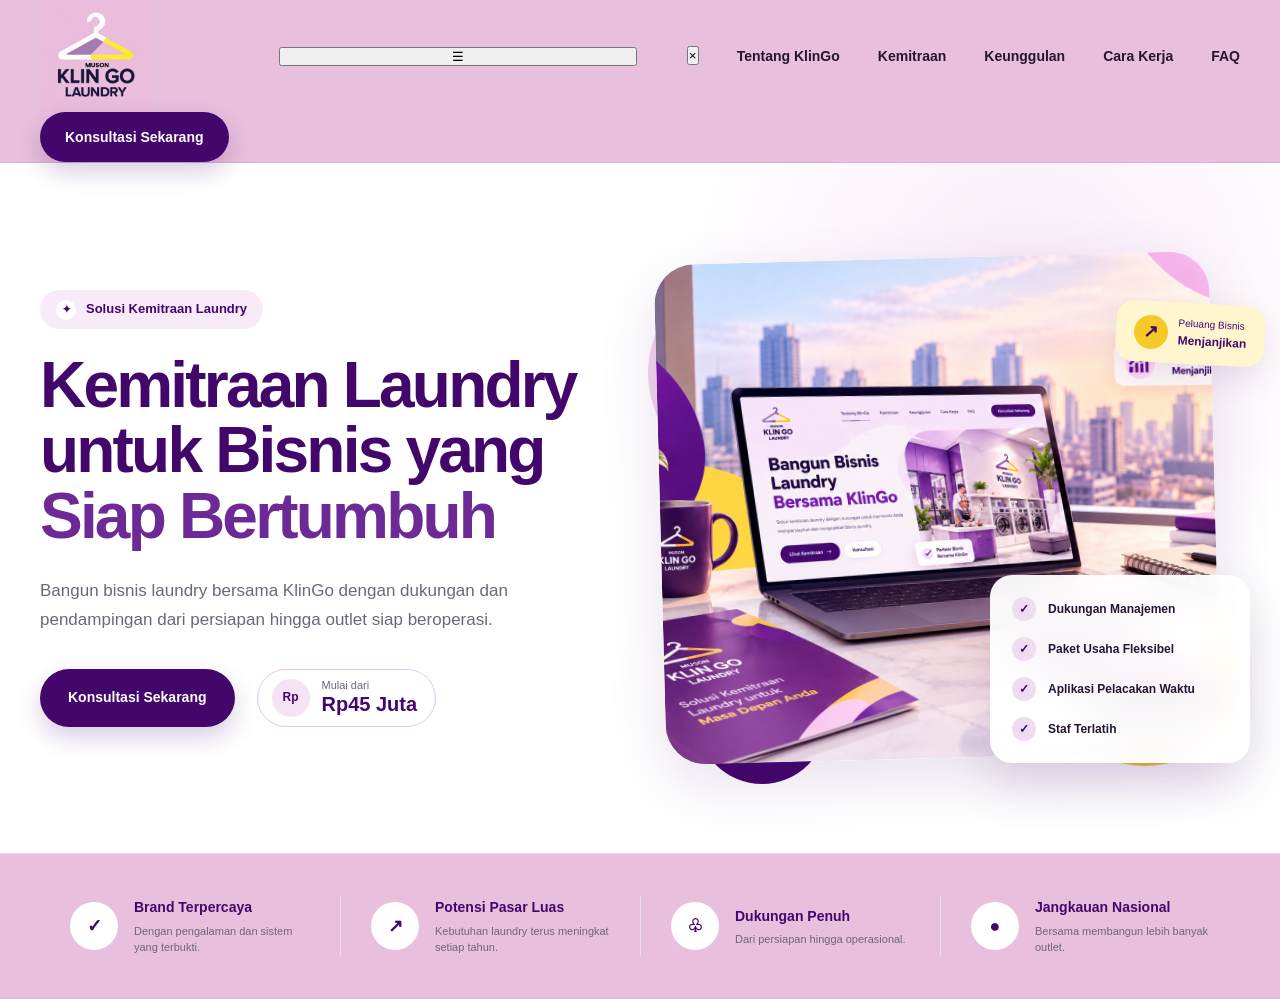
==== index.html @ 943d2e60 "Implement mobile navigation with hamburger menu Added mobile navigation features including a hamburg" ====
<!DOCTYPE html>
<html lang="id">
<head>
    <meta charset="UTF-8">
    <meta name="viewport" content="width=device-width, initial-scale=1.0">

    <title>KlinGo Laundry — Kemitraan Laundry</title>

    <meta
        name="description"
        content="Bangun bisnis laundry bersama KlinGo dengan dukungan dan pendampingan dari persiapan hingga outlet siap beroperasi."
    >

    <link rel="stylesheet" href="style.css">
</head>

<body>

    <!-- =========================
     NAVBAR
========================== -->

<header class="navbar">

    <div class="container navbar-inner">

        <!-- LOGO -->
        <a href="#" class="logo">
            <img
                src="assets/muson.jpg"
                alt="Muson KlinGo Laundry"
            >
        </a>


        <!-- HAMBURGER MOBILE -->
        <button
            class="menu-toggle"
            type="button"
            aria-label="Buka menu"
            aria-expanded="false"
        >
            ☰
        </button>


        <!-- NAVIGATION -->
        <nav class="nav-menu">

            <!-- CLOSE BUTTON MOBILE -->
            <button
                class="menu-close"
                type="button"
                aria-label="Tutup menu"
            >
                ×
            </button>

            <a href="tentang.html">Tentang KlinGo</a>
            <a href="kemitraan.html">Kemitraan</a>
            <a href="keunggulan.html">Keunggulan</a>
            <a href="carakerja.html">Cara Kerja</a>
            <a href="faq.html">FAQ</a>

        </nav>


        <!-- CTA DESKTOP -->
        <a
            href="https://wa.me/6281385256074?text=Halo%20Muson%20Klin%20Go%2C%20saya%20ingin%20konsultasi%20mengenai%20paket%20usaha%20laundry."
            class="btn btn-primary navbar-button"
            target="_blank"
            rel="noopener"
        >
            Konsultasi Sekarang
        </a>

    </div>


    <!-- OVERLAY MOBILE -->
    <div class="menu-overlay"></div>

</header>


    <!-- =========================
         HERO / HOME
    ========================== -->
    <main>

        <section class="hero">

            <div class="container hero-container">

                <!-- HERO CONTENT -->
                <div class="hero-content">

                    <div class="hero-label">
                        <span class="hero-label-icon">✦</span>
                        Solusi Kemitraan Laundry
                    </div>

                    <h1>
                        Kemitraan Laundry
                        <span>untuk Bisnis yang</span>
                        <strong>Siap Bertumbuh</strong>
                    </h1>

                    <p class="hero-description">
                        Bangun bisnis laundry bersama KlinGo dengan
                        dukungan dan pendampingan dari persiapan
                        hingga outlet siap beroperasi.
                    </p>


                    <!-- HERO ACTION -->
                    <div class="hero-actions">

                        <a
                            href="https://wa.me/6281385256074?text=Halo%20Muson%20Klin%20Go%2C%20saya%20ingin%20konsultasi%20mengenai%20paket%20usaha%20laundry."
                            class="btn btn-primary hero-button"
                            target="_blank"
                        >
                            Konsultasi Sekarang
                        </a>

                        <div class="price-badge">

                            <div class="price-icon">
                                Rp
                            </div>

                            <div>
                                <small>Mulai dari</small>
                                <strong>Rp45 Juta</strong>
                            </div>

                        </div>

                    </div>

                </div>


                <!-- HERO VISUAL -->
                <div class="hero-visual">

                    <div class="hero-decoration decoration-pink"></div>

                    <div class="hero-decoration decoration-yellow"></div>

                    <div class="hero-decoration decoration-purple"></div>


                    <!-- IMAGE -->
                    <div class="hero-image-wrapper">

                        <img
                            src="assets/hero.png"
                            alt="Ilustrasi bisnis KlinGo"
                            class="hero-image"
                        >

                    </div>


                    <!-- FLOATING CARD -->
                    <div class="hero-info-card">

                        <div class="info-item">

                            <span class="info-icon">✓</span>

                            <span>
                                Dukungan Manajemen
                            </span>

                        </div>

                        <div class="info-item">

                            <span class="info-icon">✓</span>

                            <span>
                                Paket Usaha Fleksibel
                            </span>

                        </div>

                        <div class="info-item">

                            <span class="info-icon">✓</span>

                            <span>
                                Aplikasi Pelacakan Waktu
                            </span>

                        </div>

                        <div class="info-item">

                            <span class="info-icon">✓</span>

                            <span>
                                Staf Terlatih
                            </span>

                        </div>

                    </div>


                    <!-- FLOATING OPPORTUNITY -->
                    <div class="opportunity-card">

                        <span class="opportunity-icon">
                            ↗
                        </span>

                        <div>
                            <small>
                                Peluang Bisnis
                            </small>

                            <strong>
                                Menjanjikan
                            </strong>
                        </div>

                    </div>

                </div>

            </div>

        </section>


        <!-- =========================
             TRUST BAR
        ========================== -->

        <section class="trust-section">

            <div class="container trust-grid">

                <div class="trust-item">

                    <div class="trust-icon">
                        ✓
                    </div>

                    <div>
                        <h3>Brand Terpercaya</h3>
                        <p>
                            Dengan pengalaman dan sistem
                            yang terbukti.
                        </p>
                    </div>

                </div>


                <div class="trust-item">

                    <div class="trust-icon">
                        ↗
                    </div>

                    <div>
                        <h3>Potensi Pasar Luas</h3>
                        <p>
                            Kebutuhan laundry terus meningkat
                            setiap tahun.
                        </p>
                    </div>

                </div>


                <div class="trust-item">

                    <div class="trust-icon">
                        ♧
                    </div>

                    <div>
                        <h3>Dukungan Penuh</h3>
                        <p>
                            Dari persiapan hingga operasional.
                        </p>
                    </div>

                </div>


                <div class="trust-item">

                    <div class="trust-icon">
                        ●
                    </div>

                    <div>
                        <h3>Jangkauan Nasional</h3>
                        <p>
                            Bersama membangun lebih banyak
                            outlet.
                        </p>
                    </div>

                </div>

            </div>

        </section>

    </main>


    <!-- =========================
         JAVASCRIPT
    ========================== -->
    <script src="script.js"></script>

</body>
</html>
---- style.css ----
/* =========================================
   KLIN GO LAUNDRY
   HOME / MAIN STYLESHEET
   STANDARD: KEUNGGULAN.CSS
========================================= */


/* =========================================
   ROOT VARIABLES
========================================= */

:root {
    --primary: #43076b;
    --primary-dark: #2d0649;
    --primary-light: #6d2995;

    --pink: #e8bfdc;
    --pink-light: #f9eafa;
    --pink-soft: #fdf3fb;
    --pink-dark: #eac8e1;

    --yellow: #f7c928;
    --yellow-light: #ffe98a;

    --white: #ffffff;

    --text: #251532;
    --text-muted: #706579;

    --border: #eadfee;

    --container: 1280px;

    --radius-sm: 12px;
    --radius-md: 20px;
    --radius-lg: 32px;

    --shadow-sm: 0 8px 30px rgba(67, 7, 107, 0.08);
    --shadow-md: 0 20px 60px rgba(67, 7, 107, 0.12);
}


/* =========================================
   RESET
========================================= */

* {
    margin: 0;
    padding: 0;
    box-sizing: border-box;
}

html {
    scroll-behavior: smooth;
}

body {
    font-family:
        Inter,
        "Segoe UI",
        Arial,
        sans-serif;

    color: var(--text);
    background: var(--white);
    line-height: 1.6;
    overflow-x: hidden;
}

img {
    max-width: 100%;
    display: block;
}

a {
    text-decoration: none;
    color: inherit;
}


/* =========================================
   CONTAINER
========================================= */

.container {
    width: min(
        calc(100% - 80px),
        var(--container)
    );

    margin-inline: auto;
}


/* =========================================
   BUTTON
========================================= */

.btn {
    display: inline-flex;
    align-items: center;
    justify-content: center;
    gap: 9px;

    min-height: 50px;
    padding: 14px 25px;

    border-radius: 999px;

    font-size: 14px;
    font-weight: 700;

    transition:
        transform 0.25s ease,
        box-shadow 0.25s ease,
        background 0.25s ease,
        color 0.25s ease;
}

.btn span {
    font-size: 18px;
    transition: transform 0.25s ease;
}

.btn:hover {
    transform: translateY(-2px);
}

.btn:hover span {
    transform: translateX(4px);
}

.btn-primary {
    background: var(--primary);
    color: var(--white);

    box-shadow:
        0 10px 25px rgba(67, 7, 107, 0.20);
}

.btn-primary:hover {
    background: var(--primary-dark);

    box-shadow:
        0 14px 30px rgba(67, 7, 107, 0.25);
}


/* =========================================
   NAVBAR
   STANDARD — SAMA DENGAN KEUNGGULAN
========================================= */

.navbar {
    position: relative;
    z-index: 100;

    background: var(--pink);

    border-bottom:
        1px solid
        rgba(67, 7, 107, 0.08);
}

.navbar-inner {
    min-height: 112px;

    display: grid;

    grid-template-columns:
        auto
        1fr
        auto;

    align-items: center;

    column-gap: 50px;
}


/* =========================================
   LOGO
========================================= */

.logo {
    width: 112px;
    height: 112px;

    flex-shrink: 0;
}

.logo img {
    width: 112px;
    height: 112px;

    display: block;
    object-fit: cover;
}


/* =========================================
   NAVIGATION MENU
========================================= */

.nav-menu {
    display: flex;
    align-items: center;
    justify-content: center;

    gap: 38px;

    white-space: nowrap;
    min-width: 0;
}

.nav-menu a {
    position: relative;

    color: var(--text);

    font-size: 14px;
    font-weight: 600;

    transition:
        color 0.25s ease;
}

.nav-menu a::after {
    content: "";

    position: absolute;

    left: 0;
    bottom: -8px;

    width: 0;
    height: 2px;

    border-radius: 999px;

    background: var(--primary);

    transition:
        width 0.25s ease;
}

.nav-menu a:hover {
    color: var(--primary);
}

.nav-menu a:hover::after {
    width: 100%;
}

.nav-menu a.active {
    color: var(--primary);
    font-weight: 700;
}

.nav-menu a.active::after {
    width: 100%;
}


/* =========================================
   NAVBAR CTA
========================================= */

.navbar-button {
    flex-shrink: 0;

    white-space: nowrap;

    min-height: 50px;
    padding: 14px 25px;

    font-size: 14px;
}


/* =========================================
   HERO
   DETAIL HOME TETAP
========================================= */

.hero {
    position: relative;

    min-height: 690px;

    display: flex;
    align-items: center;

    overflow: hidden;

    background:
        radial-gradient(
            circle at 80% 20%,
            rgba(235, 198, 232, 0.35),
            transparent 30%
        ),
        linear-gradient(
            135deg,
            #ffffff 0%,
            #ffffff 100%
        );
}

.hero-container {
    min-height: 690px;

    display: grid;

    grid-template-columns:
        minmax(0, 0.95fr)
        minmax(0, 1.05fr);

    align-items: center;

    gap: 50px;
}


/* =========================================
   HERO CONTENT
========================================= */

.hero-content {
    position: relative;
    z-index: 5;

    padding-block: 70px;
}

.hero-label {
    width: fit-content;

    display: inline-flex;
    align-items: center;

    gap: 10px;

    padding: 9px 16px;

    border-radius: 999px;

    background: var(--pink-light);
    color: var(--primary);

    font-size: 13px;
    font-weight: 700;

    margin-bottom: 24px;
}

.hero-label-icon {
    display: flex;
    align-items: center;
    justify-content: center;

    width: 20px;
    height: 20px;

    border-radius: 50%;

    background: var(--white);

    font-size: 11px;
}


/* =========================================
   HERO TITLE
========================================= */

.hero h1 {
    max-width: 690px;

    color: var(--primary);

    font-size:
        clamp(
            48px,
            5vw,
            72px
        );

    line-height: 1.02;

    letter-spacing: -2.8px;

    font-weight: 800;
}

.hero h1 span {
    display: block;
}

.hero h1 strong {
    display: block;

    color: var(--primary-light);

    font-weight: 800;
}


/* =========================================
   HERO DESCRIPTION
========================================= */

.hero-description {
    max-width: 540px;

    margin-top: 28px;

    color: var(--text-muted);

    font-size: 17px;
    line-height: 1.7;
}


/* =========================================
   HERO ACTIONS
========================================= */

.hero-actions {
    display: flex;
    align-items: center;

    gap: 22px;

    margin-top: 34px;
}

.hero-button {
    min-height: 58px;

    padding-inline: 28px;
}


/* =========================================
   PRICE BADGE
========================================= */

.price-badge {
    display: flex;
    align-items: center;

    gap: 12px;

    min-height: 58px;

    padding:
        8px 18px
        8px 14px;

    border:
        1px solid
        #e6c9e8;

    border-radius: 999px;

    background:
        rgba(
            255,
            255,
            255,
            0.75
        );
}

.price-icon {
    width: 38px;
    height: 38px;

    display: flex;
    align-items: center;
    justify-content: center;

    border-radius: 50%;

    background: #f5e2f4;

    color: var(--primary);

    font-size: 12px;
    font-weight: 800;
}

.price-badge small {
    display: block;

    color: var(--text-muted);

    font-size: 11px;
    line-height: 1.2;
}

.price-badge strong {
    display: block;

    color: var(--primary);

    font-size: 20px;
    line-height: 1.2;
}


/* =========================================
   HERO VISUAL
========================================= */

.hero-visual {
    position: relative;

    min-height: 600px;

    display: flex;
    align-items: center;
    justify-content: center;
}

.hero-image-wrapper {
    position: relative;
    z-index: 3;

    width: 92%;

    border-radius: 40px;

    overflow: hidden;

    transform: rotate(-1.5deg);

    box-shadow: var(--shadow-md);
}

.hero-image {
    width: 100%;
    height: 500px;

    object-fit: cover;
}


/* =========================================
   HERO DECORATIONS
========================================= */

.hero-decoration {
    position: absolute;

    border-radius: 50%;

    z-index: 1;
}

.decoration-pink {
    width: 210px;
    height: 210px;

    left: 2%;
    top: 10%;

    background:
        rgba(
            237,
            197,
            231,
            0.75
        );
}

.decoration-yellow {
    width: 190px;
    height: 190px;

    right: 0;
    bottom: 7%;

    background: var(--yellow);
}

.decoration-purple {
    width: 130px;
    height: 130px;

    left: 10%;
    bottom: 4%;

    background: var(--primary);
}


/* =========================================
   HERO INFO CARD
========================================= */

.hero-info-card {
    position: absolute;

    right: -10px;
    bottom: 45px;

    z-index: 5;

    width: 260px;

    padding: 22px;

    border-radius: 22px;

    background:
        rgba(
            255,
            255,
            255,
            0.95
        );

    box-shadow:
        0 20px 50px
        rgba(
            67,
            7,
            107,
            0.15
        );

    backdrop-filter: blur(15px);
}

.info-item {
    display: flex;
    align-items: center;

    gap: 12px;

    color: var(--text);

    font-size: 12px;
    font-weight: 600;
}

.info-item + .info-item {
    margin-top: 16px;
}

.info-icon {
    width: 24px;
    height: 24px;

    display: flex;
    align-items: center;
    justify-content: center;

    flex-shrink: 0;

    border-radius: 50%;

    background: #f0dcf1;

    color: var(--primary);

    font-size: 12px;
    font-weight: 800;
}


/* =========================================
   OPPORTUNITY CARD
========================================= */

.opportunity-card {
    position: absolute;

    top: 95px;
    right: -25px;

    z-index: 6;

    display: flex;
    align-items: center;

    gap: 10px;

    padding: 13px 18px;

    border-radius: 18px;

    background: #fff5cf;

    box-shadow:
        0 12px 30px
        rgba(
            67,
            7,
            107,
            0.10
        );

    transform: rotate(3deg);
}

.opportunity-icon {
    width: 34px;
    height: 34px;

    display: flex;
    align-items: center;
    justify-content: center;

    border-radius: 50%;

    background: var(--yellow);

    color: var(--primary);

    font-size: 18px;
    font-weight: 800;
}

.opportunity-card small {
    display: block;

    color: var(--primary);

    font-size: 10px;
}

.opportunity-card strong {
    display: block;

    color: var(--primary);

    font-size: 12px;
}


/* =========================================
   TRUST SECTION
========================================= */

.trust-section {
    position: relative;

    background: var(--pink);

    border-top:
        1px solid
        rgba(255, 255, 255, 0.35);

    border-bottom:
        1px solid
        rgba(67, 7, 107, 0.05);
}

.trust-grid {
    display: grid;

    grid-template-columns:
        repeat(4, 1fr);

    padding-block: 42px;
}

.trust-item {
    display: flex;
    align-items: center;

    gap: 16px;

    padding-inline: 30px;
}

.trust-item + .trust-item {
    border-left:
        1px solid
        var(--border);
}

.trust-icon {
    width: 48px;
    height: 48px;

    display: flex;
    align-items: center;
    justify-content: center;

    flex-shrink: 0;

    border-radius: 50%;

    background: #ffffff;

    color: var(--primary);

    font-size: 18px;
    font-weight: 800;
}

.trust-item h3 {
    color: var(--primary);

    font-size: 14px;
    font-weight: 700;
}

.trust-item p {
    margin-top: 4px;

    color: var(--text-muted);

    font-size: 11px;
    line-height: 1.5;
}


/* =====================================================
   RESPONSIVE — TABLET
===================================================== */

@media (max-width: 1200px) {

    .container {
        width:
            min(
                calc(100% - 48px),
                var(--container)
            );
    }

    /* NAVBAR — mengikuti Keunggulan */
    .navbar-inner {
        column-gap: 25px;
    }

    .nav-menu {
        gap: 22px;
    }

    .nav-menu a {
        font-size: 13px;
    }

    /* HERO TETAP */
    .hero-container {
        gap: 30px;
    }

    .hero h1 {
        font-size: 58px;
    }
}


/* =====================================================
   TABLET / SMALL LAPTOP
===================================================== */

@media (max-width: 1000px) {

    /* NAVBAR */
    .navbar-inner {
        grid-template-columns:
            auto
            1fr
            auto;

        column-gap: 20px;
    }

    .nav-menu {
        gap: 15px;
    }

    .nav-menu a {
        font-size: 12px;
    }

    /*
       CTA tetap mengikuti
       standar Keunggulan
    */
    .navbar-button {
        min-height: 50px;
        padding: 14px 25px;
        font-size: 14px;
    }


    /* HERO */
    .hero-container {
        grid-template-columns: 1fr;

        padding-block: 60px;
    }

    .hero-content {
        text-align: center;

        padding-block: 0;
    }

    .hero-label {
        margin-inline: auto;
    }

    .hero-description {
        margin-inline: auto;
    }

    .hero-actions {
        justify-content: center;
    }

    .hero-visual {
        min-height: 540px;
    }

    .hero-image-wrapper {
        width: 80%;
    }


    /* TRUST */
    .trust-grid {
        grid-template-columns:
            repeat(2, 1fr);

        gap: 30px;
    }

    .trust-item + .trust-item {
        border-left: none;
    }
}


/* =====================================================
   MOBILE
   HEADER = SAMA DENGAN KEUNGGULAN
===================================================== */

@media (max-width: 700px) {

    .container {
        width: calc(100% - 24px);
        max-width: none;
    }


    /* =========================
       NAVBAR
    ========================= */

    .navbar {
        min-height: auto;
        padding: 10px 0 8px;
    }

    .navbar-inner {
        width: calc(100% - 24px);

        min-height: 0;

        display: grid;

        grid-template-columns:
            auto
            1fr;

        grid-template-areas:
            "logo button"
            "menu menu";

        align-items: center;

        column-gap: 10px;
        row-gap: 7px;
    }


    /* LOGO */

    .logo {
        grid-area: logo;

        width: 62px;
        height: 62px;

        flex-shrink: 0;
    }

    .logo img {
        width: 62px;
        height: 62px;

        object-fit: cover;
    }


    /* CTA */

    .navbar-button {
        grid-area: button;

        justify-self: end;

        min-height: 38px;

        padding: 10px 14px;

        font-size: 10.5px;
        line-height: 1;

        white-space: nowrap;
    }


    /* MENU */

    .nav-menu {
        grid-area: menu;

        width: 100%;

        display: grid;

        grid-template-columns:
            repeat(3, 1fr);

        gap: 3px 4px;

        justify-content: initial;

        overflow: visible;

        white-space: normal;
    }

    .nav-menu a {
        display: flex;

        align-items: center;
        justify-content: center;

        min-height: 28px;

        padding: 4px 2px;

        font-size: 10px;
        line-height: 1.2;

        font-weight: 600;

        white-space: nowrap;
        text-align: center;
    }

    .nav-menu a.active {
        font-weight: 700;
        color: var(--primary);
    }

    .nav-menu a::after {
        bottom: 0;
        height: 2px;
    }

    .nav-menu a:nth-child(4) {
        grid-column: 1;
    }

    .nav-menu a:nth-child(5) {
        grid-column: 2;
    }


    /* =========================
       HERO
    ========================= */

    .hero {
        min-height: auto;
        overflow: hidden;
    }

    .hero-container {
        width: calc(100% - 24px);

        min-height: auto;

        display: flex;
        flex-direction: column;

        align-items: stretch;

        gap: 30px;

        padding-block: 42px 50px;
    }

    .hero-content {
        width: 100%;
        max-width: 100%;
        min-width: 0;

        padding: 0;

        text-align: center;
    }

    .hero-label {
        max-width: 100%;

        margin-inline: auto;

        font-size: 11px;

        padding: 8px 13px;
    }

    .hero h1 {
        width: 100%;
        max-width: 100%;

        margin: 0 auto;

        font-size:
            clamp(
                34px,
                10vw,
                48px
            );

        line-height: 1.06;

        letter-spacing: -1.5px;

        overflow-wrap: anywhere;
    }

    .hero h1 span,
    .hero h1 strong {
        display: block;
    }

    .hero-description {
        width: 100%;
        max-width: 100%;

        margin: 22px auto 0;

        font-size: 14px;
        line-height: 1.7;
    }


    /* HERO BUTTON */

    .hero-actions {
        width: 100%;

        margin-top: 26px;

        display: flex;
        flex-direction: column;

        align-items: stretch;

        gap: 12px;
    }

    .hero-button {
        width: 100%;

        min-height: 52px;

        padding-inline: 18px;
    }

    .price-badge {
        width: 100%;

        justify-content: center;

        min-height: 54px;
    }


    /* HERO VISUAL */

    .hero-visual {
        width: 100%;
        min-width: 0;

        min-height: auto;

        display: flex;

        justify-content: center;
    }

    .hero-image-wrapper {
        width: 100%;
        max-width: 100%;

        border-radius: 24px;

        transform: none;
    }

    .hero-image {
        width: 100%;

        height: auto;

        min-height: 0;
        max-height: 420px;

        object-fit: cover;
    }


    /* DECORATION */

    .decoration-pink {
        width: 120px;
        height: 120px;
    }

    .decoration-yellow {
        width: 100px;
        height: 100px;
    }

    .decoration-purple {
        width: 80px;
        height: 80px;
    }


    /* FLOATING CARD */

    .hero-info-card {
        right: 5px;
        bottom: 15px;

        width:
            min(
                200px,
                calc(100% - 30px)
            );

        padding: 15px;

        border-radius: 16px;
    }

    .info-item {
        font-size: 10px;
    }

    .info-item + .info-item {
        margin-top: 9px;
    }

    .opportunity-card {
        right: 5px;
        top: 25px;

        max-width: 180px;

        padding: 10px 12px;

        transform: scale(0.85);

        transform-origin: right top;
    }


    /* TRUST */

    .trust-grid {
        grid-template-columns: 1fr;

        gap: 0;

        padding-block: 25px;
    }

    .trust-item {
        padding: 15px 0;
    }

    .trust-item + .trust-item {
        border-left: none;

        border-top:
            1px solid
            var(--border);
    }
}


/* =====================================================
   VERY SMALL PHONE
===================================================== */

@media (max-width: 380px) {

    .container {
        width: calc(100% - 20px);
    }

    .navbar-inner {
        width: calc(100% - 20px);

        column-gap: 8px;
    }

    .logo {
        width: 58px;
        height: 58px;
    }

    .logo img {
        width: 58px;
        height: 58px;
    }

    .navbar-button {
        padding: 9px 12px;

        font-size: 10px;
    }

    .nav-menu {
        gap: 3px;
    }

    .nav-menu a {
        font-size: 9.5px;
    }
}
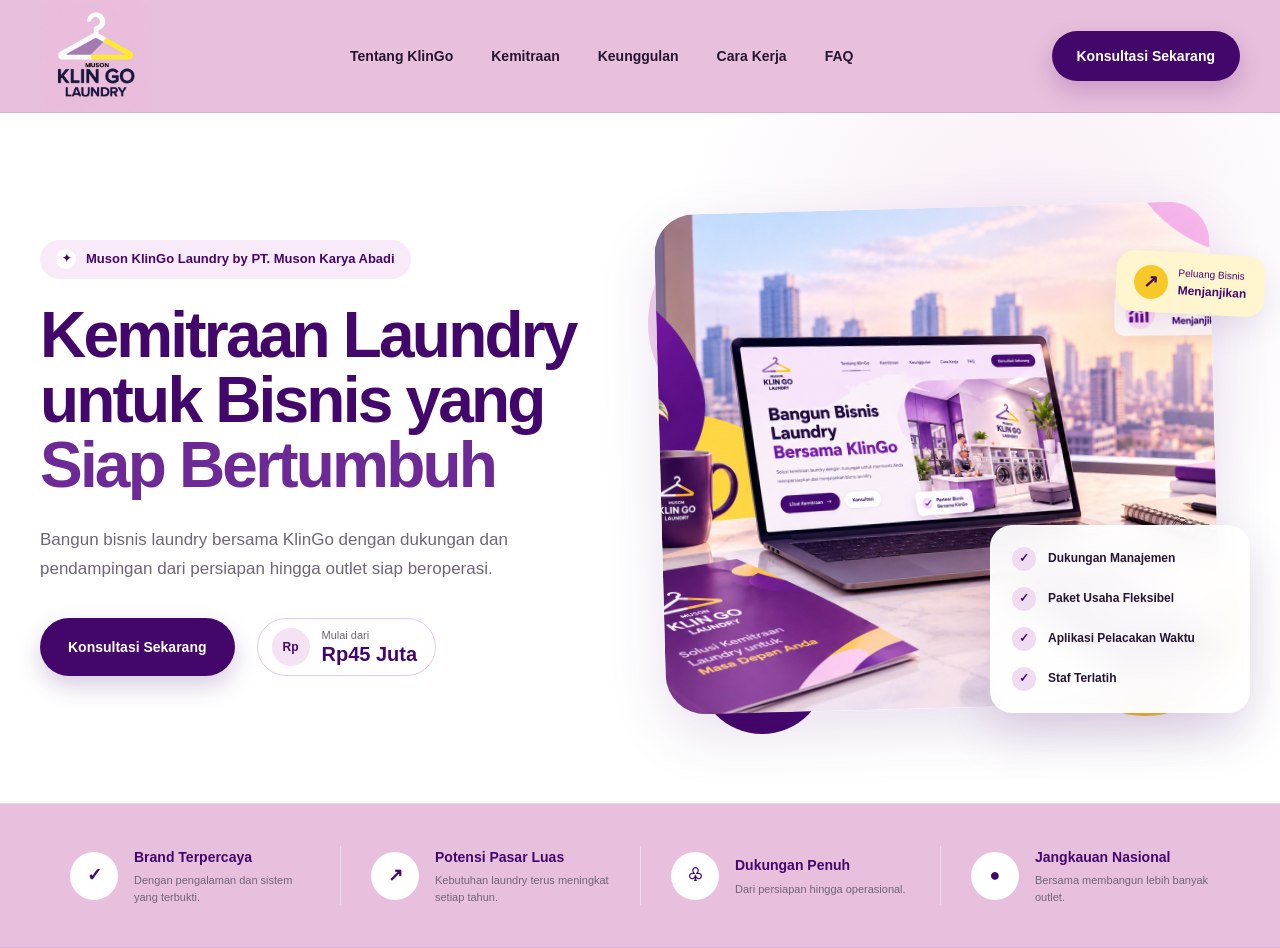
==== commit 912efb54: "Revise hero section and trust bar content Updated hero section content and added brand information." ====
--- a/index.html
+++ b/index.html
@@ -18,7 +18,7 @@
 
     <!-- =========================
      NAVBAR
-========================== -->
+    ========================== -->
 
 <header class="navbar">
 
@@ -98,7 +98,7 @@
 
                     <div class="hero-label">
                         <span class="hero-label-icon">✦</span>
-                        Solusi Kemitraan Laundry
+                        Muson KlinGo Laundry by PT. Muson Karya Abadi
                     </div>
 
                     <h1>
--- a/style.css
+++ b/style.css
@@ -1,13 +1,13 @@
-/* =========================================
+/* =========================================================
    KLIN GO LAUNDRY
    HOME / MAIN STYLESHEET
    STANDARD: KEUNGGULAN.CSS
-========================================= */
-
-
-/* =========================================
+   ========================================================= */
+
+
+/* =========================================================
    ROOT VARIABLES
-========================================= */
+   ========================================================= */
 
 :root {
     --primary: #43076b;
@@ -40,9 +40,9 @@
 }
 
 
-/* =========================================
+/* =========================================================
    RESET
-========================================= */
+   ========================================================= */
 
 * {
     margin: 0;
@@ -55,18 +55,17 @@
 }
 
 body {
-    font-family:
-        Inter,
-        "Segoe UI",
-        Arial,
-        sans-serif;
-
+    font-family: Inter, "Segoe UI", Arial, sans-serif;
     color: var(--text);
     background: var(--white);
     line-height: 1.6;
     overflow-x: hidden;
 }
 
+body.menu-open {
+    overflow: hidden;
+}
+
 img {
     max-width: 100%;
     display: block;
@@ -77,24 +76,24 @@
     color: inherit;
 }
 
-
-/* =========================================
+button {
+    font-family: inherit;
+}
+
+
+/* =========================================================
    CONTAINER
-========================================= */
+   ========================================================= */
 
 .container {
-    width: min(
-        calc(100% - 80px),
-        var(--container)
-    );
-
+    width: min(calc(100% - 80px), var(--container));
     margin-inline: auto;
 }
 
 
-/* =========================================
+/* =========================================================
    BUTTON
-========================================= */
+   ========================================================= */
 
 .btn {
     display: inline-flex;
@@ -146,10 +145,10 @@
 }
 
 
-/* =========================================
+/* =========================================================
    NAVBAR
    STANDARD — SAMA DENGAN KEUNGGULAN
-========================================= */
+   ========================================================= */
 
 .navbar {
     position: relative;
@@ -178,9 +177,9 @@
 }
 
 
-/* =========================================
+/* =========================================================
    LOGO
-========================================= */
+   ========================================================= */
 
 .logo {
     width: 112px;
@@ -198,9 +197,9 @@
 }
 
 
-/* =========================================
+/* =========================================================
    NAVIGATION MENU
-========================================= */
+   ========================================================= */
 
 .nav-menu {
     display: flex;
@@ -262,13 +261,12 @@
 }
 
 
-/* =========================================
+/* =========================================================
    NAVBAR CTA
-========================================= */
+   ========================================================= */
 
 .navbar-button {
     flex-shrink: 0;
-
     white-space: nowrap;
 
     min-height: 50px;
@@ -278,10 +276,21 @@
 }
 
 
-/* =========================================
+/* =========================================================
+   MOBILE MENU ELEMENTS
+   DESKTOP = HIDDEN
+   ========================================================= */
+
+.menu-toggle,
+.menu-close,
+.menu-overlay {
+    display: none;
+}
+
+
+/* =========================================================
    HERO
-   DETAIL HOME TETAP
-========================================= */
+   ========================================================= */
 
 .hero {
     position: relative;
@@ -321,9 +330,9 @@
 }
 
 
-/* =========================================
+/* =========================================================
    HERO CONTENT
-========================================= */
+   ========================================================= */
 
 .hero-content {
     position: relative;
@@ -369,9 +378,9 @@
 }
 
 
-/* =========================================
+/* =========================================================
    HERO TITLE
-========================================= */
+   ========================================================= */
 
 .hero h1 {
     max-width: 690px;
@@ -405,9 +414,9 @@
 }
 
 
-/* =========================================
+/* =========================================================
    HERO DESCRIPTION
-========================================= */
+   ========================================================= */
 
 .hero-description {
     max-width: 540px;
@@ -421,9 +430,9 @@
 }
 
 
-/* =========================================
+/* =========================================================
    HERO ACTIONS
-========================================= */
+   ========================================================= */
 
 .hero-actions {
     display: flex;
@@ -441,9 +450,9 @@
 }
 
 
-/* =========================================
+/* =========================================================
    PRICE BADGE
-========================================= */
+   ========================================================= */
 
 .price-badge {
     display: flex;
@@ -453,9 +462,7 @@
 
     min-height: 58px;
 
-    padding:
-        8px 18px
-        8px 14px;
+    padding: 8px 18px 8px 14px;
 
     border:
         1px solid
@@ -509,9 +516,9 @@
 }
 
 
-/* =========================================
+/* =========================================================
    HERO VISUAL
-========================================= */
+   ========================================================= */
 
 .hero-visual {
     position: relative;
@@ -546,9 +553,9 @@
 }
 
 
-/* =========================================
+/* =========================================================
    HERO DECORATIONS
-========================================= */
+   ========================================================= */
 
 .hero-decoration {
     position: absolute;
@@ -595,9 +602,9 @@
 }
 
 
-/* =========================================
+/* =========================================================
    HERO INFO CARD
-========================================= */
+   ========================================================= */
 
 .hero-info-card {
     position: absolute;
@@ -670,9 +677,9 @@
 }
 
 
-/* =========================================
+/* =========================================================
    OPPORTUNITY CARD
-========================================= */
+   ========================================================= */
 
 .opportunity-card {
     position: absolute;
@@ -740,9 +747,9 @@
 }
 
 
-/* =========================================
+/* =========================================================
    TRUST SECTION
-========================================= */
+   ========================================================= */
 
 .trust-section {
     position: relative;
@@ -819,21 +826,19 @@
 }
 
 
-/* =====================================================
-   RESPONSIVE — TABLET
-===================================================== */
+/* =========================================================
+   TABLET
+   ========================================================= */
 
 @media (max-width: 1200px) {
 
     .container {
-        width:
-            min(
-                calc(100% - 48px),
-                var(--container)
-            );
-    }
-
-    /* NAVBAR — mengikuti Keunggulan */
+        width: min(
+            calc(100% - 48px),
+            var(--container)
+        );
+    }
+
     .navbar-inner {
         column-gap: 25px;
     }
@@ -846,7 +851,6 @@
         font-size: 13px;
     }
 
-    /* HERO TETAP */
     .hero-container {
         gap: 30px;
     }
@@ -857,13 +861,12 @@
 }
 
 
-/* =====================================================
-   TABLET / SMALL LAPTOP
-===================================================== */
+/* =========================================================
+   SMALL LAPTOP / TABLET
+   ========================================================= */
 
 @media (max-width: 1000px) {
 
-    /* NAVBAR */
     .navbar-inner {
         grid-template-columns:
             auto
@@ -881,18 +884,12 @@
         font-size: 12px;
     }
 
-    /*
-       CTA tetap mengikuti
-       standar Keunggulan
-    */
     .navbar-button {
         min-height: 50px;
         padding: 14px 25px;
         font-size: 14px;
     }
 
-
-    /* HERO */
     .hero-container {
         grid-template-columns: 1fr;
 
@@ -925,8 +922,6 @@
         width: 80%;
     }
 
-
-    /* TRUST */
     .trust-grid {
         grid-template-columns:
             repeat(2, 1fr);
@@ -940,12 +935,17 @@
 }
 
 
-/* =====================================================
+/* =========================================================
    MOBILE
-   HEADER = SAMA DENGAN KEUNGGULAN
-===================================================== */
+   HEADER:
+   LOGO + HAMBURGER
+   ========================================================= */
 
 @media (max-width: 700px) {
+
+    /* -----------------------------------------------------
+       CONTAINER
+       ----------------------------------------------------- */
 
     .container {
         width: calc(100% - 24px);
@@ -953,41 +953,44 @@
     }
 
 
-    /* =========================
+    /* -----------------------------------------------------
        NAVBAR
-    ========================= */
+       ----------------------------------------------------- */
 
     .navbar {
+        position: relative;
+        z-index: 2000;
+
         min-height: auto;
+
         padding: 10px 0 8px;
     }
 
     .navbar-inner {
+        position: relative;
+
         width: calc(100% - 24px);
 
         min-height: 0;
 
-        display: grid;
-
-        grid-template-columns:
-            auto
-            1fr;
-
-        grid-template-areas:
-            "logo button"
-            "menu menu";
+        display: flex;
+
+        flex-direction: row;
 
         align-items: center;
 
-        column-gap: 10px;
-        row-gap: 7px;
-    }
-
-
-    /* LOGO */
-
-    .logo {
-        grid-area: logo;
+        justify-content: space-between;
+
+        gap: 0;
+    }
+
+
+    /* -----------------------------------------------------
+       LOGO
+       ----------------------------------------------------- */
+
+    .navbar .logo {
+        display: flex;
 
         width: 62px;
         height: 62px;
@@ -995,7 +998,7 @@
         flex-shrink: 0;
     }
 
-    .logo img {
+    .navbar .logo img {
         width: 62px;
         height: 62px;
 
@@ -1003,89 +1006,265 @@
     }
 
 
-    /* CTA */
-
-    .navbar-button {
-        grid-area: button;
-
-        justify-self: end;
-
-        min-height: 38px;
-
-        padding: 10px 14px;
-
-        font-size: 10.5px;
-        line-height: 1;
-
-        white-space: nowrap;
-    }
-
-
-    /* MENU */
-
-    .nav-menu {
-        grid-area: menu;
-
-        width: 100%;
-
-        display: grid;
-
-        grid-template-columns:
-            repeat(3, 1fr);
-
-        gap: 3px 4px;
-
-        justify-content: initial;
-
-        overflow: visible;
-
-        white-space: normal;
-    }
-
-    .nav-menu a {
+    /* -----------------------------------------------------
+       HAMBURGER
+       ----------------------------------------------------- */
+
+    .navbar .menu-toggle {
         display: flex;
 
         align-items: center;
         justify-content: center;
 
-        min-height: 28px;
-
-        padding: 4px 2px;
-
-        font-size: 10px;
-        line-height: 1.2;
-
-        font-weight: 600;
+        width: 42px;
+        height: 42px;
+
+        margin-left: auto;
+
+        padding: 0;
+
+        border: none;
+        border-radius: 0;
+
+        background: transparent;
+
+        color: var(--primary);
+
+        font-family: Arial, sans-serif;
+
+        font-size: 30px;
+        font-weight: 400;
+        line-height: 1;
+
+        cursor: pointer;
+
+        z-index: 2100;
+    }
+
+    .navbar .menu-toggle:hover {
+        color: var(--primary-dark);
+        transform: none;
+    }
+
+
+    /* -----------------------------------------------------
+       CTA MOBILE = HIDDEN
+       ----------------------------------------------------- */
+
+    .navbar .navbar-button {
+        display: none;
+    }
+
+
+    /* -----------------------------------------------------
+       MOBILE MENU PANEL
+       ----------------------------------------------------- */
+
+    .navbar .nav-menu {
+        position: fixed;
+
+        top: 0;
+        right: 0;
+        bottom: 0;
+        left: auto;
+
+        width: min(82vw, 340px);
+
+        height: 100vh;
+        height: 100dvh;
+
+        margin: 0;
+
+        padding: 90px 25px 30px;
+
+        display: flex;
+
+        flex-direction: column;
+
+        align-items: stretch;
+        justify-content: flex-start;
+
+        gap: 0;
+
+        background: var(--primary);
+
+        overflow-x: hidden;
+        overflow-y: auto;
+
+        white-space: normal;
+
+        transform: translateX(100%);
+
+        visibility: hidden;
+
+        transition:
+            transform 0.3s ease,
+            visibility 0.3s ease;
+
+        box-shadow:
+            -15px 0 40px
+            rgba(0, 0, 0, 0.20);
+
+        z-index: 2002;
+    }
+
+
+    /* -----------------------------------------------------
+       MENU OPEN
+       ----------------------------------------------------- */
+
+    .navbar .nav-menu.active {
+        transform: translateX(0);
+
+        visibility: visible;
+    }
+
+
+    /* -----------------------------------------------------
+       CLOSE BUTTON
+       ----------------------------------------------------- */
+
+    .navbar .menu-close {
+        position: absolute;
+
+        top: 20px;
+        right: 20px;
+
+        display: flex;
+
+        align-items: center;
+        justify-content: center;
+
+        width: 42px;
+        height: 42px;
+
+        margin: 0;
+        padding: 0;
+
+        border: none;
+        border-radius: 0;
+
+        background: transparent;
+
+        color: var(--white);
+
+        font-family: Arial, sans-serif;
+
+        font-size: 40px;
+        font-weight: 300;
+        line-height: 1;
+
+        cursor: pointer;
+
+        z-index: 2004;
+    }
+
+    .navbar .menu-close:hover {
+        color: var(--white);
+        transform: none;
+    }
+
+
+    /* -----------------------------------------------------
+       MOBILE MENU LINKS
+       ----------------------------------------------------- */
+
+    .navbar .nav-menu a {
+        position: relative;
+
+        display: flex;
+
+        align-items: center;
+
+        width: 100%;
+
+        min-height: 58px;
+
+        margin: 0;
+
+        padding: 15px 5px;
+
+        border: none;
+
+        border-bottom:
+            1px solid
+            rgba(255, 255, 255, 0.22);
+
+        color: var(--white);
+
+        font-size: 18px;
+        font-weight: 700;
+
+        line-height: 1.3;
+
+        text-align: left;
 
         white-space: nowrap;
-        text-align: center;
-    }
-
-    .nav-menu a.active {
-        font-weight: 700;
-        color: var(--primary);
-    }
-
-    .nav-menu a::after {
-        bottom: 0;
-        height: 2px;
-    }
-
-    .nav-menu a:nth-child(4) {
-        grid-column: 1;
-    }
-
-    .nav-menu a:nth-child(5) {
-        grid-column: 2;
-    }
-
-
-    /* =========================
+    }
+
+    .navbar .nav-menu a::after {
+        display: none;
+    }
+
+    .navbar .nav-menu a:hover,
+    .navbar .nav-menu a.active {
+        color: var(--white);
+
+        background: transparent;
+    }
+
+
+    /* -----------------------------------------------------
+       OVERLAY
+       ----------------------------------------------------- */
+
+    .navbar .menu-overlay {
+        position: fixed;
+
+        inset: 0;
+
+        display: block;
+
+        width: 100vw;
+
+        height: 100vh;
+        height: 100dvh;
+
+        margin: 0;
+        padding: 0;
+
+        background:
+            rgba(0, 0, 0, 0.55);
+
+        opacity: 0;
+
+        visibility: hidden;
+
+        pointer-events: none;
+
+        transition:
+            opacity 0.3s ease,
+            visibility 0.3s ease;
+
+        z-index: 2001;
+    }
+
+    .navbar .menu-overlay.active {
+        opacity: 1;
+
+        visibility: visible;
+
+        pointer-events: auto;
+    }
+
+
+    /* -----------------------------------------------------
        HERO
-    ========================= */
+       ----------------------------------------------------- */
 
     .hero {
         min-height: auto;
+
         overflow: hidden;
     }
 
@@ -1095,6 +1274,7 @@
         min-height: auto;
 
         display: flex;
+
         flex-direction: column;
 
         align-items: stretch;
@@ -1106,6 +1286,7 @@
 
     .hero-content {
         width: 100%;
+
         max-width: 100%;
         min-width: 0;
 
@@ -1160,7 +1341,9 @@
     }
 
 
-    /* HERO BUTTON */
+    /* -----------------------------------------------------
+       HERO BUTTON
+       ----------------------------------------------------- */
 
     .hero-actions {
         width: 100%;
@@ -1168,6 +1351,7 @@
         margin-top: 26px;
 
         display: flex;
+
         flex-direction: column;
 
         align-items: stretch;
@@ -1192,7 +1376,9 @@
     }
 
 
-    /* HERO VISUAL */
+    /* -----------------------------------------------------
+       HERO VISUAL
+       ----------------------------------------------------- */
 
     .hero-visual {
         width: 100%;
@@ -1220,13 +1406,16 @@
         height: auto;
 
         min-height: 0;
+
         max-height: 420px;
 
         object-fit: cover;
     }
 
 
-    /* DECORATION */
+    /* -----------------------------------------------------
+       DECORATIONS
+       ----------------------------------------------------- */
 
     .decoration-pink {
         width: 120px;
@@ -1244,10 +1433,13 @@
     }
 
 
-    /* FLOATING CARD */
+    /* -----------------------------------------------------
+       FLOATING CARD
+       ----------------------------------------------------- */
 
     .hero-info-card {
         right: 5px;
+
         bottom: 15px;
 
         width:
@@ -1271,6 +1463,7 @@
 
     .opportunity-card {
         right: 5px;
+
         top: 25px;
 
         max-width: 180px;
@@ -1283,7 +1476,9 @@
     }
 
 
-    /* TRUST */
+    /* -----------------------------------------------------
+       TRUST
+       ----------------------------------------------------- */
 
     .trust-grid {
         grid-template-columns: 1fr;
@@ -1307,9 +1502,9 @@
 }
 
 
-/* =====================================================
+/* =========================================================
    VERY SMALL PHONE
-===================================================== */
+   ========================================================= */
 
 @media (max-width: 380px) {
 
@@ -1319,31 +1514,45 @@
 
     .navbar-inner {
         width: calc(100% - 20px);
-
-        column-gap: 8px;
-    }
-
-    .logo {
+    }
+
+    .navbar .logo,
+    .navbar .logo img {
         width: 58px;
         height: 58px;
     }
 
-    .logo img {
-        width: 58px;
-        height: 58px;
-    }
-
-    .navbar-button {
-        padding: 9px 12px;
-
-        font-size: 10px;
-    }
-
-    .nav-menu {
-        gap: 3px;
-    }
-
-    .nav-menu a {
-        font-size: 9.5px;
-    }
-}
+    .navbar .menu-toggle {
+        width: 40px;
+        height: 40px;
+
+        font-size: 28px;
+    }
+
+    .navbar .nav-menu {
+        width: 84vw;
+
+        padding-left: 22px;
+        padding-right: 22px;
+    }
+
+    .navbar .nav-menu a {
+        font-size: 17px;
+    }
+
+    .hero-container {
+        width: calc(100% - 20px);
+    }
+
+    .hero h1 {
+        font-size: 34px;
+    }
+
+    .hero-description {
+        font-size: 13px;
+    }
+
+    .opportunity-card {
+        transform: scale(0.78);
+    }
+}
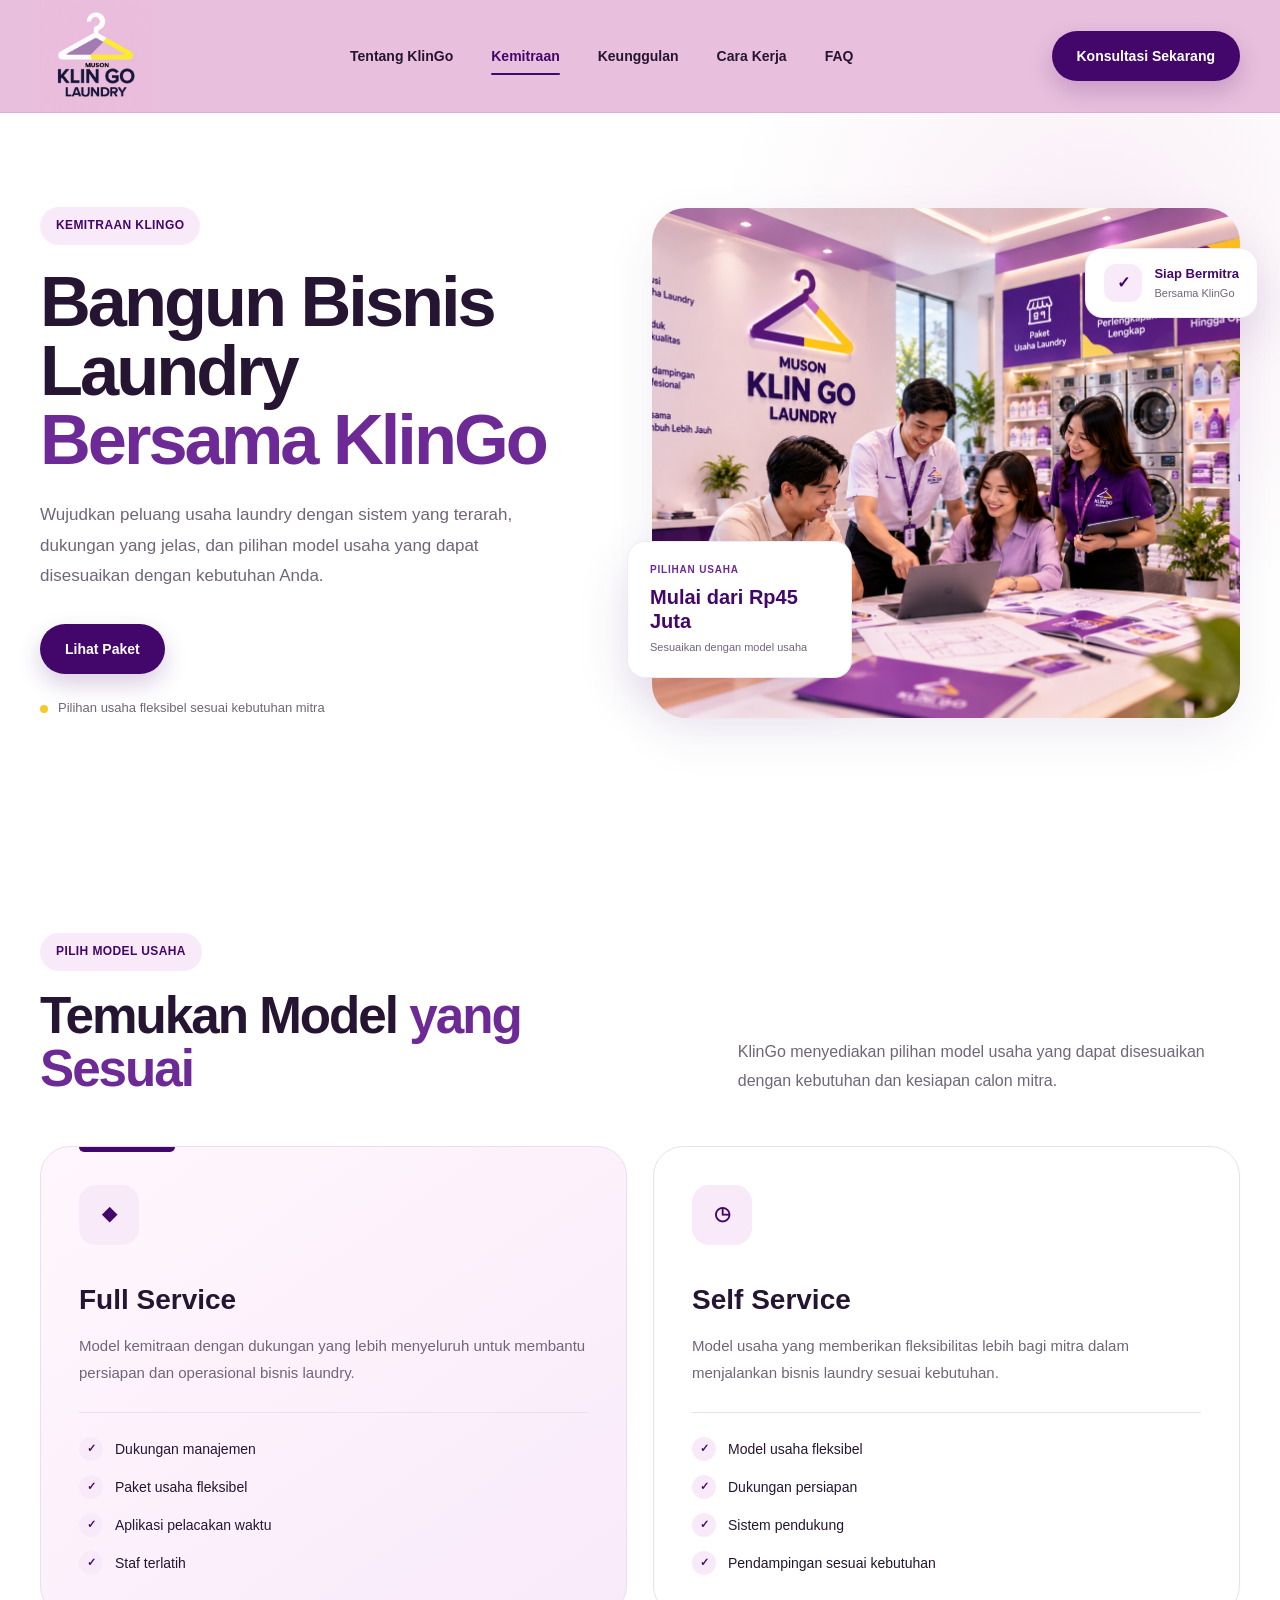
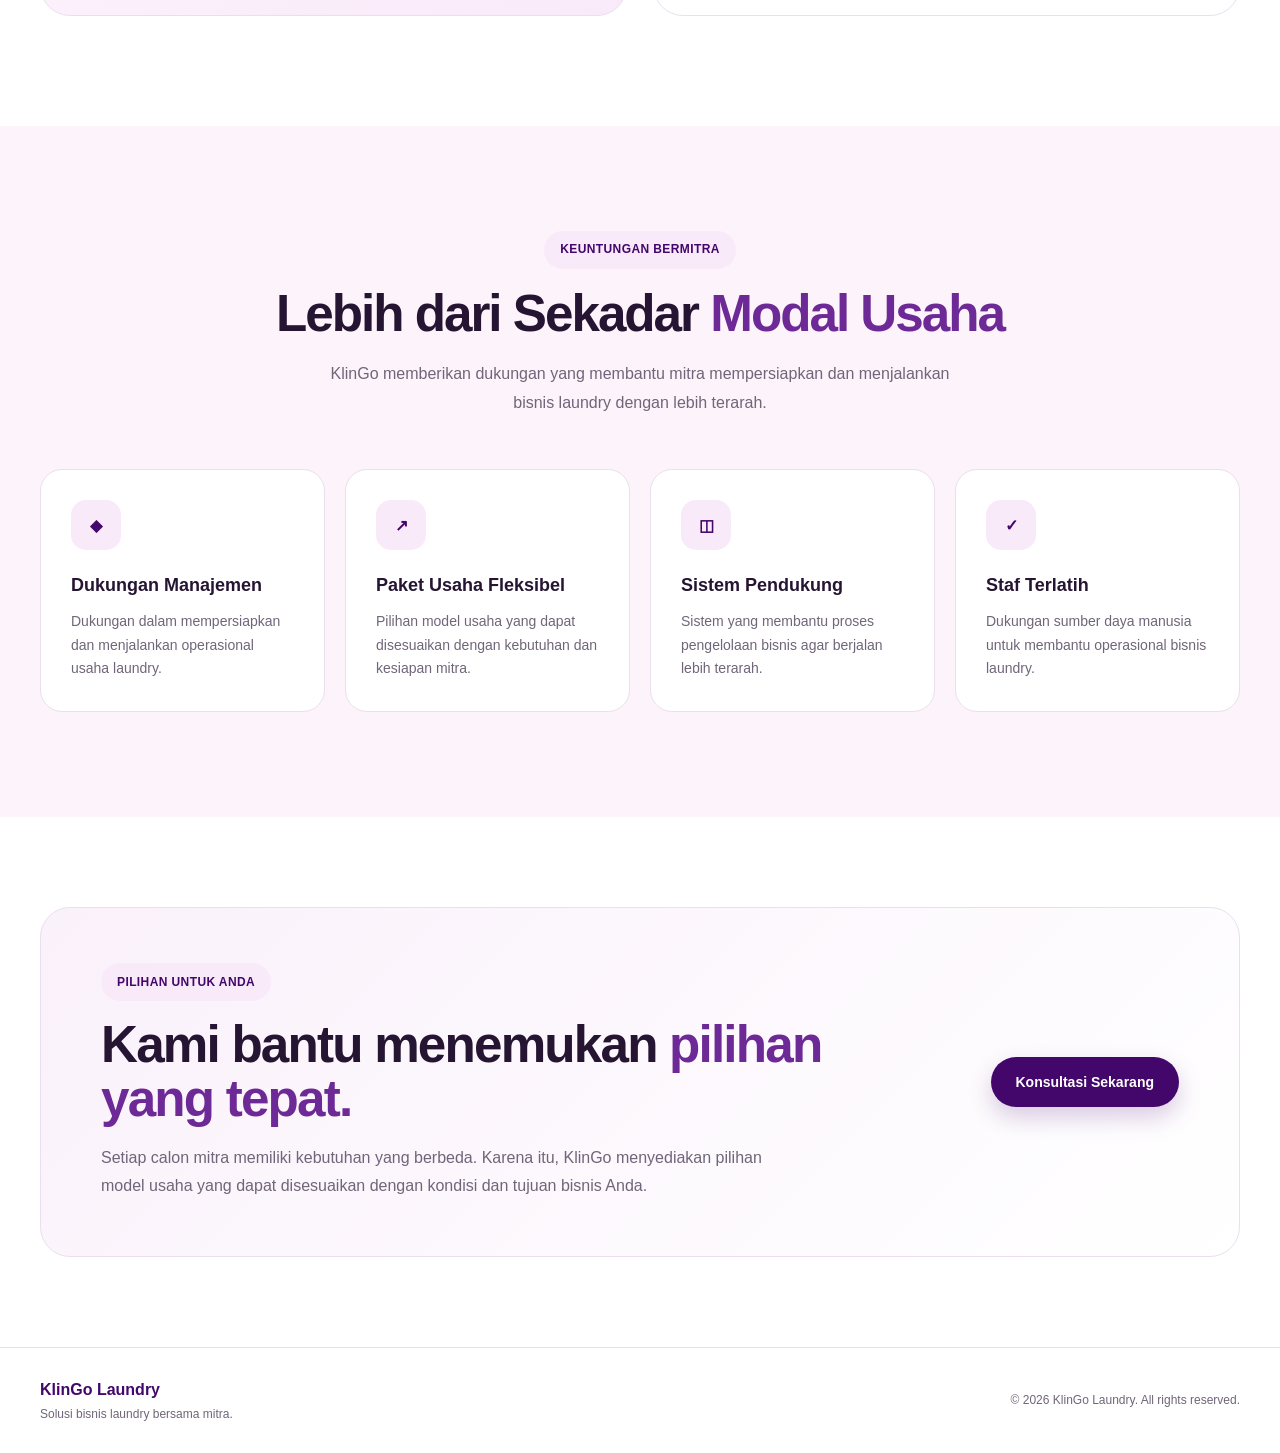
==== commit 5b20c14f: "Revise index.html for KlinGo partnership page Updated the structure and content of the index.html fi" ====
--- a/index.html
+++ b/index.html
@@ -1,234 +1,448 @@
 <!DOCTYPE html>
 <html lang="id">
+
 <head>
     <meta charset="UTF-8">
     <meta name="viewport" content="width=device-width, initial-scale=1.0">
 
-    <title>KlinGo Laundry — Kemitraan Laundry</title>
-
-    <meta
-        name="description"
-        content="Bangun bisnis laundry bersama KlinGo dengan dukungan dan pendampingan dari persiapan hingga outlet siap beroperasi."
-    >
-
-    <link rel="stylesheet" href="style.css">
+    <title>Kemitraan | KlinGo Laundry</title>
+
+    <link rel="stylesheet" href="kemitraan.css">
 </head>
 
 <body>
 
     <!-- =========================
-     NAVBAR
+         NAVBAR
     ========================== -->
-
-<header class="navbar">
-
-    <div class="container navbar-inner">
-
-        <!-- LOGO -->
-        <a href="#" class="logo">
-            <img
-                src="assets/muson.jpg"
-                alt="Muson KlinGo Laundry"
+    <header class="navbar">
+
+        <div class="container navbar-inner">
+
+            <!-- LOGO -->
+            <a href="dashboard.html" class="logo">
+                <img
+                    src="assets/muson.jpg"
+                    alt="Muson KlinGo Laundry"
+                >
+            </a>
+
+
+            <!-- HAMBURGER MOBILE -->
+            <button
+                class="menu-toggle"
+                type="button"
+                aria-label="Buka menu"
+                aria-expanded="false"
             >
-        </a>
-
-
-        <!-- HAMBURGER MOBILE -->
-        <button
-            class="menu-toggle"
-            type="button"
-            aria-label="Buka menu"
-            aria-expanded="false"
-        >
-            ☰
-        </button>
-
-
-        <!-- NAVIGATION -->
-        <nav class="nav-menu">
-
-            <!-- CLOSE BUTTON MOBILE -->
-            <button
-                class="menu-close"
-                type="button"
-                aria-label="Tutup menu"
+                ☰
+            </button>
+
+
+            <!-- NAVIGATION -->
+            <nav class="nav-menu">
+
+                <!-- CLOSE BUTTON MOBILE -->
+                <button
+                    class="menu-close"
+                    type="button"
+                    aria-label="Tutup menu"
+                >
+                    ×
+                </button>
+
+                <a href="tentang.html">
+                    Tentang KlinGo
+                </a>
+
+                <a href="kemitraan.html" class="active">
+                    Kemitraan
+                </a>
+
+                <a href="keunggulan.html">
+                    Keunggulan
+                </a>
+
+                <a href="carakerja.html">
+                    Cara Kerja
+                </a>
+
+                <a href="faq.html">
+                    FAQ
+                </a>
+
+            </nav>
+
+
+            <!-- CTA DESKTOP -->
+            <a
+                href="https://wa.me/6281385256074?text=Halo%20Muson%20Klin%20Go%2C%20saya%20ingin%20konsultasi%20mengenai%20paket%20usaha%20laundry."
+                class="btn btn-primary navbar-button"
+                target="_blank"
+                rel="noopener"
             >
-                ×
-            </button>
-
-            <a href="tentang.html">Tentang KlinGo</a>
-            <a href="kemitraan.html">Kemitraan</a>
-            <a href="keunggulan.html">Keunggulan</a>
-            <a href="carakerja.html">Cara Kerja</a>
-            <a href="faq.html">FAQ</a>
-
-        </nav>
-
-
-        <!-- CTA DESKTOP -->
-        <a
-            href="https://wa.me/6281385256074?text=Halo%20Muson%20Klin%20Go%2C%20saya%20ingin%20konsultasi%20mengenai%20paket%20usaha%20laundry."
-            class="btn btn-primary navbar-button"
-            target="_blank"
-            rel="noopener"
-        >
-            Konsultasi Sekarang
-        </a>
-
-    </div>
-
-
-    <!-- OVERLAY MOBILE -->
-    <div class="menu-overlay"></div>
-
-</header>
+                Konsultasi Sekarang
+            </a>
+
+        </div>
+
+
+        <!-- OVERLAY MOBILE -->
+        <div class="menu-overlay"></div>
+
+    </header>
+
 
 
     <!-- =========================
-         HERO / HOME
+         MAIN
     ========================== -->
     <main>
 
-        <section class="hero">
-
-            <div class="container hero-container">
-
-                <!-- HERO CONTENT -->
-                <div class="hero-content">
-
-                    <div class="hero-label">
-                        <span class="hero-label-icon">✦</span>
-                        Muson KlinGo Laundry by PT. Muson Karya Abadi
+
+        <!-- =========================
+             HERO
+        ========================== -->
+        <section class="partner-hero">
+
+            <div class="container partner-hero-grid">
+
+                <div class="partner-hero-content">
+
+                    <span class="eyebrow">
+                        KEMITRAAN KLINGO
+                    </span>
+
+                    <h1>
+                        Bangun Bisnis Laundry
+                        <span>Bersama KlinGo</span>
+                    </h1>
+
+                    <p>
+                        Wujudkan peluang usaha laundry dengan sistem yang
+                        terarah, dukungan yang jelas, dan pilihan model usaha
+                        yang dapat disesuaikan dengan kebutuhan Anda.
+                    </p>
+
+                    <div class="hero-actions">
+
+                        <a
+                            href="#paket"
+                            class="btn btn-primary"
+                        >
+                            Lihat Paket
+                        </a>
+
                     </div>
 
-                    <h1>
-                        Kemitraan Laundry
-                        <span>untuk Bisnis yang</span>
-                        <strong>Siap Bertumbuh</strong>
-                    </h1>
-
-                    <p class="hero-description">
-                        Bangun bisnis laundry bersama KlinGo dengan
-                        dukungan dan pendampingan dari persiapan
-                        hingga outlet siap beroperasi.
+                    <div class="hero-note">
+                        <span class="note-dot"></span>
+                        Pilihan usaha fleksibel sesuai kebutuhan mitra
+                    </div>
+
+                </div>
+
+
+                <div class="partner-hero-visual">
+
+                    <div class="hero-image-wrap">
+
+                        <img
+                            src="assets/kemitraan.png"
+                            alt="Kemitraan KlinGo Laundry"
+                        >
+
+                    </div>
+
+
+                    <div class="floating-card price-card">
+
+                        <span class="floating-label">
+                            PILIHAN USAHA
+                        </span>
+
+                        <strong>
+                            Mulai dari Rp45 Juta
+                        </strong>
+
+                        <small>
+                            Sesuaikan dengan model usaha
+                        </small>
+
+                    </div>
+
+
+                    <div class="floating-card status-card">
+
+                        <span class="status-icon">
+                            ✓
+                        </span>
+
+                        <div>
+
+                            <strong>
+                                Siap Bermitra
+                            </strong>
+
+                            <small>
+                                Bersama KlinGo
+                            </small>
+
+                        </div>
+
+                    </div>
+
+                </div>
+
+            </div>
+
+        </section>
+
+
+
+        <!-- =========================
+             PACKAGE SECTION
+        ========================== -->
+        <section
+            class="package-section"
+            id="paket"
+        >
+
+            <div class="container">
+
+                <div class="section-heading package-heading">
+
+                    <div>
+
+                        <span class="eyebrow">
+                            PILIH MODEL USAHA
+                        </span>
+
+                        <h2>
+                            Temukan Model
+                            <span>yang Sesuai</span>
+                        </h2>
+
+                    </div>
+
+                    <p>
+                        KlinGo menyediakan pilihan model usaha yang dapat
+                        disesuaikan dengan kebutuhan dan kesiapan calon mitra.
                     </p>
 
-
-                    <!-- HERO ACTION -->
-                    <div class="hero-actions">
-
-                        <a
-                            href="https://wa.me/6281385256074?text=Halo%20Muson%20Klin%20Go%2C%20saya%20ingin%20konsultasi%20mengenai%20paket%20usaha%20laundry."
-                            class="btn btn-primary hero-button"
-                            target="_blank"
-                        >
-                            Konsultasi Sekarang
-                        </a>
-
-                        <div class="price-badge">
-
-                            <div class="price-icon">
-                                Rp
+                </div>
+
+
+                <div class="package-grid">
+
+
+                    <!-- FULL SERVICE -->
+                    <article class="package-card featured">
+
+                        <div class="package-top">
+
+                            <div class="package-icon">
+                                ◆
                             </div>
 
-                            <div>
-                                <small>Mulai dari</small>
-                                <strong>Rp45 Juta</strong>
+                        </div>
+
+                        <h3>
+                            Full Service
+                        </h3>
+
+                        <p class="package-description">
+                            Model kemitraan dengan dukungan yang lebih
+                            menyeluruh untuk membantu persiapan dan
+                            operasional bisnis laundry.
+                        </p>
+
+                        <ul class="package-list">
+
+                            <li>
+                                <span>✓</span>
+                                Dukungan manajemen
+                            </li>
+
+                            <li>
+                                <span>✓</span>
+                                Paket usaha fleksibel
+                            </li>
+
+                            <li>
+                                <span>✓</span>
+                                Aplikasi pelacakan waktu
+                            </li>
+
+                            <li>
+                                <span>✓</span>
+                                Staf terlatih
+                            </li>
+
+                        </ul>
+
+                    </article>
+
+
+
+                    <!-- SELF SERVICE -->
+                    <article class="package-card">
+
+                        <div class="package-top">
+
+                            <div class="package-icon">
+                                ◷
                             </div>
 
                         </div>
 
-                    </div>
-
-                </div>
-
-
-                <!-- HERO VISUAL -->
-                <div class="hero-visual">
-
-                    <div class="hero-decoration decoration-pink"></div>
-
-                    <div class="hero-decoration decoration-yellow"></div>
-
-                    <div class="hero-decoration decoration-purple"></div>
-
-
-                    <!-- IMAGE -->
-                    <div class="hero-image-wrapper">
-
-                        <img
-                            src="assets/hero.png"
-                            alt="Ilustrasi bisnis KlinGo"
-                            class="hero-image"
-                        >
-
-                    </div>
-
-
-                    <!-- FLOATING CARD -->
-                    <div class="hero-info-card">
-
-                        <div class="info-item">
-
-                            <span class="info-icon">✓</span>
-
-                            <span>
-                                Dukungan Manajemen
-                            </span>
-
-                        </div>
-
-                        <div class="info-item">
-
-                            <span class="info-icon">✓</span>
-
-                            <span>
-                                Paket Usaha Fleksibel
-                            </span>
-
-                        </div>
-
-                        <div class="info-item">
-
-                            <span class="info-icon">✓</span>
-
-                            <span>
-                                Aplikasi Pelacakan Waktu
-                            </span>
-
-                        </div>
-
-                        <div class="info-item">
-
-                            <span class="info-icon">✓</span>
-
-                            <span>
-                                Staf Terlatih
-                            </span>
-
-                        </div>
-
-                    </div>
-
-
-                    <!-- FLOATING OPPORTUNITY -->
-                    <div class="opportunity-card">
-
-                        <span class="opportunity-icon">
+                        <h3>
+                            Self Service
+                        </h3>
+
+                        <p class="package-description">
+                            Model usaha yang memberikan fleksibilitas lebih
+                            bagi mitra dalam menjalankan bisnis laundry sesuai
+                            kebutuhan.
+                        </p>
+
+                        <ul class="package-list">
+
+                            <li>
+                                <span>✓</span>
+                                Model usaha fleksibel
+                            </li>
+
+                            <li>
+                                <span>✓</span>
+                                Dukungan persiapan
+                            </li>
+
+                            <li>
+                                <span>✓</span>
+                                Sistem pendukung
+                            </li>
+
+                            <li>
+                                <span>✓</span>
+                                Pendampingan sesuai kebutuhan
+                            </li>
+
+                        </ul>
+
+                    </article>
+
+                </div>
+
+            </div>
+
+        </section>
+
+
+
+        <!-- =========================
+             BENEFIT SECTION
+        ========================== -->
+        <section class="benefit-section">
+
+            <div class="container">
+
+                <div class="section-heading centered">
+
+                    <span class="eyebrow">
+                        KEUNTUNGAN BERMITRA
+                    </span>
+
+                    <h2>
+                        Lebih dari Sekadar
+                        <span>Modal Usaha</span>
+                    </h2>
+
+                    <p>
+                        KlinGo memberikan dukungan yang membantu mitra
+                        mempersiapkan dan menjalankan bisnis laundry dengan
+                        lebih terarah.
+                    </p>
+
+                </div>
+
+
+                <div class="benefit-grid">
+
+
+                    <article class="benefit-card">
+
+                        <div class="benefit-icon">
+                            ◆
+                        </div>
+
+                        <h3>
+                            Dukungan Manajemen
+                        </h3>
+
+                        <p>
+                            Dukungan dalam mempersiapkan dan menjalankan
+                            operasional usaha laundry.
+                        </p>
+
+                    </article>
+
+
+
+                    <article class="benefit-card">
+
+                        <div class="benefit-icon">
                             ↗
-                        </span>
-
-                        <div>
-                            <small>
-                                Peluang Bisnis
-                            </small>
-
-                            <strong>
-                                Menjanjikan
-                            </strong>
-                        </div>
-
-                    </div>
+                        </div>
+
+                        <h3>
+                            Paket Usaha Fleksibel
+                        </h3>
+
+                        <p>
+                            Pilihan model usaha yang dapat disesuaikan
+                            dengan kebutuhan dan kesiapan mitra.
+                        </p>
+
+                    </article>
+
+
+
+                    <article class="benefit-card">
+
+                        <div class="benefit-icon">
+                            ◫
+                        </div>
+
+                        <h3>
+                            Sistem Pendukung
+                        </h3>
+
+                        <p>
+                            Sistem yang membantu proses pengelolaan bisnis
+                            agar berjalan lebih terarah.
+                        </p>
+
+                    </article>
+
+
+
+                    <article class="benefit-card">
+
+                        <div class="benefit-icon">
+                            ✓
+                        </div>
+
+                        <h3>
+                            Staf Terlatih
+                        </h3>
+
+                        <p>
+                            Dukungan sumber daya manusia untuk membantu
+                            operasional bisnis laundry.
+                        </p>
+
+                    </article>
 
                 </div>
 
@@ -237,85 +451,79 @@
         </section>
 
 
+
         <!-- =========================
-             TRUST BAR
+             DECISION SECTION
         ========================== -->
-
-        <section class="trust-section">
-
-            <div class="container trust-grid">
-
-                <div class="trust-item">
-
-                    <div class="trust-icon">
-                        ✓
-                    </div>
-
-                    <div>
-                        <h3>Brand Terpercaya</h3>
-                        <p>
-                            Dengan pengalaman dan sistem
-                            yang terbukti.
-                        </p>
-                    </div>
-
-                </div>
-
-
-                <div class="trust-item">
-
-                    <div class="trust-icon">
-                        ↗
-                    </div>
-
-                    <div>
-                        <h3>Potensi Pasar Luas</h3>
-                        <p>
-                            Kebutuhan laundry terus meningkat
-                            setiap tahun.
-                        </p>
-                    </div>
-
-                </div>
-
-
-                <div class="trust-item">
-
-                    <div class="trust-icon">
-                        ♧
-                    </div>
-
-                    <div>
-                        <h3>Dukungan Penuh</h3>
-                        <p>
-                            Dari persiapan hingga operasional.
-                        </p>
-                    </div>
-
-                </div>
-
-
-                <div class="trust-item">
-
-                    <div class="trust-icon">
-                        ●
-                    </div>
-
-                    <div>
-                        <h3>Jangkauan Nasional</h3>
-                        <p>
-                            Bersama membangun lebih banyak
-                            outlet.
-                        </p>
-                    </div>
-
-                </div>
+        <section class="decision-section">
+
+            <div class="container decision-box">
+
+                <div class="decision-content">
+
+                    <span class="eyebrow">
+                        PILIHAN UNTUK ANDA
+                    </span>
+
+                    <h2>
+                        Kami bantu menemukan
+                        <span>pilihan yang tepat.</span>
+                    </h2>
+
+                    <p>
+                        Setiap calon mitra memiliki kebutuhan yang berbeda.
+                        Karena itu, KlinGo menyediakan pilihan model usaha
+                        yang dapat disesuaikan dengan kondisi dan tujuan
+                        bisnis Anda.
+                    </p>
+
+                </div>
+
+
+                <a
+                    href="https://wa.me/6281385256074?text=Halo%20Muson%20Klin%20Go%2C%20saya%20ingin%20konsultasi%20mengenai%20paket%20usaha%20laundry."
+                    class="btn btn-primary hero-button"
+                    target="_blank"
+                    rel="noopener"
+                >
+                    Konsultasi Sekarang
+                </a>
 
             </div>
 
         </section>
 
     </main>
+
+
+
+    <!-- =========================
+         FOOTER
+    ========================== -->
+    <footer class="footer">
+
+        <div class="container footer-inner">
+
+            <div>
+
+                <strong>
+                    KlinGo Laundry
+                </strong>
+
+                <p>
+                    Solusi bisnis laundry bersama mitra.
+                </p>
+
+            </div>
+
+            <p class="footer-copy">
+                © 2026 KlinGo Laundry. All rights reserved.
+            </p>
+
+        </div>
+
+    </footer>
+
 
 
     <!-- =========================
--- a/kemitraan.css
+++ b/kemitraan.css
@@ -0,0 +1,1735 @@
+/* =========================================================
+   KLIN GO LAUNDRY
+   KEMITRAAN PAGE
+   STANDARD HEADER: KEUNGGULAN.CSS
+========================================================= */
+
+
+/* =========================================================
+   VARIABLES
+========================================================= */
+
+:root {
+    --primary: #43076b;
+    --primary-dark: #2d0649;
+    --primary-light: #6d2995;
+
+    --pink: #e8bfdc;
+    --pink-light: #f9eafa;
+    --pink-soft: #fdf3fb;
+    --pink-dark: #eac8e1;
+
+    --yellow: #f7c928;
+    --yellow-light: #ffe98a;
+
+    --white: #ffffff;
+
+    --text: #251532;
+    --text-muted: #706579;
+
+    --border: #eadfee;
+
+    --container: 1280px;
+
+    --radius-sm: 12px;
+    --radius-md: 20px;
+    --radius-lg: 32px;
+
+    --shadow-soft:
+        0 18px 50px rgba(67, 7, 107, 0.08);
+
+    --shadow-card:
+        0 12px 35px rgba(67, 7, 107, 0.07);
+}
+
+
+/* =========================================================
+   RESET
+========================================================= */
+
+* {
+    margin: 0;
+    padding: 0;
+    box-sizing: border-box;
+}
+
+html {
+    scroll-behavior: smooth;
+}
+
+body {
+    font-family:
+        Inter,
+        "Segoe UI",
+        Arial,
+        sans-serif;
+
+    background: var(--white);
+    color: var(--text);
+
+    line-height: 1.6;
+    overflow-x: hidden;
+}
+
+body.menu-open {
+    overflow: hidden;
+}
+
+img {
+    display: block;
+    max-width: 100%;
+}
+
+a {
+    color: inherit;
+    text-decoration: none;
+}
+
+button {
+    font: inherit;
+}
+
+
+/* =========================================================
+   CONTAINER
+========================================================= */
+
+.container {
+    width:
+        min(
+            calc(100% - 80px),
+            var(--container)
+        );
+
+    margin-inline: auto;
+}
+
+
+/* =========================================================
+   BUTTON
+========================================================= */
+
+.btn {
+    display: inline-flex;
+
+    align-items: center;
+    justify-content: center;
+
+    gap: 9px;
+
+    min-height: 50px;
+
+    padding: 14px 25px;
+
+    border-radius: 999px;
+
+    font-size: 14px;
+    font-weight: 700;
+
+    text-decoration: none;
+
+    transition:
+        transform 0.25s ease,
+        box-shadow 0.25s ease,
+        background 0.25s ease,
+        color 0.25s ease;
+}
+
+.btn:hover {
+    transform: translateY(-2px);
+}
+
+.btn-primary {
+    background: var(--primary);
+    color: var(--white);
+
+    box-shadow:
+        0 10px 25px
+        rgba(67, 7, 107, 0.20);
+}
+
+.btn-primary:hover {
+    background: var(--primary-dark);
+
+    box-shadow:
+        0 14px 30px
+        rgba(67, 7, 107, 0.25);
+}
+
+.btn-outline {
+    border: 1.5px solid var(--primary);
+    color: var(--primary);
+    background: transparent;
+}
+
+.btn-outline:hover {
+    background: var(--primary);
+    color: var(--white);
+}
+
+.btn-light {
+    background: var(--white);
+    color: var(--primary);
+}
+
+.btn-light:hover {
+    background: var(--pink-light);
+}
+
+
+/* =========================================================
+   NAVBAR
+   STANDARD KEUNGGULAN
+========================================================= */
+
+.navbar {
+    position: relative;
+    z-index: 2000;
+
+    background: var(--pink);
+
+    border-bottom:
+        1px solid
+        rgba(67, 7, 107, 0.08);
+}
+
+.navbar-inner {
+    min-height: 112px;
+
+    display: grid;
+
+    grid-template-columns:
+        auto
+        1fr
+        auto;
+
+    align-items: center;
+
+    column-gap: 50px;
+}
+
+
+/* =========================================================
+   LOGO
+========================================================= */
+
+.logo {
+    width: 112px;
+    height: 112px;
+
+    display: flex;
+    align-items: center;
+    justify-content: center;
+
+    flex-shrink: 0;
+}
+
+.logo img {
+    width: 112px;
+    height: 112px;
+
+    display: block;
+
+    object-fit: cover;
+}
+
+
+/* =========================================================
+   NAVIGATION DESKTOP
+========================================================= */
+
+.nav-menu {
+    display: flex;
+
+    align-items: center;
+    justify-content: center;
+
+    gap: 38px;
+
+    white-space: nowrap;
+
+    min-width: 0;
+}
+
+.nav-menu a {
+    position: relative;
+
+    color: var(--text);
+
+    font-size: 14px;
+    font-weight: 600;
+
+    transition:
+        color 0.25s ease;
+}
+
+.nav-menu a::after {
+    content: "";
+
+    position: absolute;
+
+    left: 0;
+    bottom: -8px;
+
+    width: 0;
+    height: 2px;
+
+    border-radius: 999px;
+
+    background: var(--primary);
+
+    transition:
+        width 0.25s ease;
+}
+
+.nav-menu a:hover {
+    color: var(--primary);
+}
+
+.nav-menu a:hover::after {
+    width: 100%;
+}
+
+.nav-menu a.active {
+    color: var(--primary);
+    font-weight: 700;
+}
+
+.nav-menu a.active::after {
+    width: 100%;
+}
+
+
+/* =========================================================
+   MOBILE MENU ELEMENTS
+========================================================= */
+
+.menu-toggle,
+.menu-close,
+.menu-overlay {
+    display: none;
+}
+
+
+/* =========================================================
+   NAVBAR CTA
+========================================================= */
+
+.navbar-button {
+    flex-shrink: 0;
+
+    white-space: nowrap;
+
+    min-height: 50px;
+
+    padding: 14px 25px;
+
+    font-size: 14px;
+}
+
+
+/* =========================================================
+   GENERAL TYPOGRAPHY
+========================================================= */
+
+.eyebrow {
+    display: inline-flex;
+
+    align-items: center;
+
+    min-height: 38px;
+
+    padding: 0 16px;
+
+    border-radius: 999px;
+
+    background: var(--pink-light);
+    color: var(--primary);
+
+    font-size: 12px;
+    font-weight: 800;
+
+    letter-spacing: 0.4px;
+}
+
+.section-heading h2 {
+    margin-top: 18px;
+
+    font-size:
+        clamp(
+            38px,
+            4vw,
+            58px
+        );
+
+    line-height: 1.04;
+
+    letter-spacing: -2px;
+}
+
+.section-heading h2 span {
+    color: var(--primary-light);
+}
+
+.section-heading p {
+    color: var(--text-muted);
+}
+
+
+/* =========================================================
+   HERO
+========================================================= */
+
+.partner-hero {
+    padding: 80px 0 100px;
+
+    background:
+        radial-gradient(
+            circle at 85% 20%,
+            rgba(232, 191, 220, 0.28),
+            transparent 30%
+        ),
+        var(--white);
+}
+
+.partner-hero-grid {
+    display: grid;
+
+    grid-template-columns:
+        0.95fr
+        1.05fr;
+
+    align-items: center;
+
+    gap: 80px;
+}
+
+.partner-hero-content {
+    max-width: 610px;
+}
+
+.partner-hero-content h1 {
+    margin-top: 22px;
+
+    font-size:
+        clamp(
+            48px,
+            5.5vw,
+            76px
+        );
+
+    line-height: 0.98;
+
+    letter-spacing: -3px;
+}
+
+.partner-hero-content h1 span {
+    color: var(--primary-light);
+}
+
+.partner-hero-content p {
+    max-width: 570px;
+
+    margin-top: 26px;
+
+    color: var(--text-muted);
+
+    font-size: 17px;
+    line-height: 1.8;
+}
+
+.hero-actions {
+    display: flex;
+
+    align-items: center;
+
+    flex-wrap: wrap;
+
+    gap: 14px;
+
+    margin-top: 32px;
+}
+
+.hero-note {
+    display: flex;
+
+    align-items: center;
+
+    gap: 10px;
+
+    margin-top: 24px;
+
+    color: var(--text-muted);
+
+    font-size: 13px;
+}
+
+.note-dot {
+    width: 8px;
+    height: 8px;
+
+    border-radius: 50%;
+
+    background: var(--yellow);
+}
+
+
+/* =========================================================
+   HERO VISUAL
+========================================================= */
+
+.partner-hero-visual {
+    position: relative;
+
+    min-height: 540px;
+
+    display: flex;
+
+    align-items: center;
+    justify-content: center;
+}
+
+.hero-image-wrap {
+    width: min(100%, 600px);
+    height: 510px;
+
+    overflow: hidden;
+
+    border-radius: 34px;
+
+    box-shadow: var(--shadow-soft);
+}
+
+.hero-image-wrap img {
+    width: 100%;
+    height: 100%;
+
+    object-fit: cover;
+}
+
+
+/* =========================================================
+   FLOATING CARDS
+========================================================= */
+
+.floating-card {
+    position: absolute;
+
+    background: var(--white);
+
+    border:
+        1px solid
+        rgba(67, 7, 107, 0.08);
+
+    box-shadow:
+        0 20px 50px
+        rgba(67, 7, 107, 0.13);
+
+    border-radius: 18px;
+}
+
+.price-card {
+    left: -25px;
+    bottom: 55px;
+
+    width: 225px;
+
+    padding: 20px 22px;
+}
+
+.floating-label {
+    display: block;
+
+    margin-bottom: 7px;
+
+    color: var(--primary-light);
+
+    font-size: 10px;
+    font-weight: 800;
+
+    letter-spacing: 0.8px;
+}
+
+.price-card strong {
+    display: block;
+
+    color: var(--primary);
+
+    font-size: 20px;
+
+    line-height: 1.2;
+}
+
+.price-card small {
+    display: block;
+
+    margin-top: 6px;
+
+    color: var(--text-muted);
+
+    font-size: 11px;
+}
+
+.status-card {
+    right: -18px;
+    top: 55px;
+
+    display: flex;
+
+    align-items: center;
+
+    gap: 12px;
+
+    padding: 15px 18px;
+}
+
+.status-icon {
+    width: 38px;
+    height: 38px;
+
+    display: flex;
+
+    align-items: center;
+    justify-content: center;
+
+    border-radius: 12px;
+
+    background: var(--pink-light);
+
+    color: var(--primary);
+
+    font-weight: 800;
+}
+
+.status-card strong {
+    display: block;
+
+    color: var(--primary);
+
+    font-size: 13px;
+}
+
+.status-card small {
+    display: block;
+
+    color: var(--text-muted);
+
+    font-size: 11px;
+}
+
+
+/* =========================================================
+   PACKAGE SECTION
+========================================================= */
+
+.package-section {
+    padding: 100px 0 110px;
+
+    background: var(--white);
+}
+
+.package-heading {
+    display: grid;
+
+    grid-template-columns:
+        1fr
+        0.8fr;
+
+    align-items: end;
+
+    gap: 70px;
+
+    margin-bottom: 50px;
+}
+
+.package-heading p {
+    max-width: 520px;
+
+    font-size: 16px;
+
+    line-height: 1.8;
+}
+
+.package-grid {
+    display: grid;
+
+    grid-template-columns:
+        repeat(
+            2,
+            minmax(0, 1fr)
+        );
+
+    gap: 26px;
+}
+
+
+/* =========================================================
+   PACKAGE CARD
+========================================================= */
+
+.package-card {
+    position: relative;
+
+    min-height: 470px;
+
+    padding: 38px;
+
+    display: flex;
+    flex-direction: column;
+
+    border:
+        1px solid
+        var(--border);
+
+    border-radius: 30px;
+
+    background: var(--white);
+
+    overflow: hidden;
+
+    transition:
+        transform 0.25s ease,
+        box-shadow 0.25s ease,
+        border-color 0.25s ease;
+}
+
+.package-card:hover {
+    transform: translateY(-5px);
+
+    box-shadow: var(--shadow-card);
+
+    border-color:
+        rgba(109, 41, 149, 0.2);
+}
+
+.package-card.featured {
+    background:
+        linear-gradient(
+            145deg,
+            #fff7fd 0%,
+            #f9eafa 100%
+        );
+}
+
+.package-card.featured::before {
+    content: "";
+
+    position: absolute;
+
+    top: 0;
+    left: 38px;
+
+    width: 96px;
+    height: 5px;
+
+    border-radius:
+        0 0 5px 5px;
+
+    background: var(--primary);
+}
+
+.package-top {
+    display: flex;
+
+    align-items: center;
+    justify-content: space-between;
+
+    margin-bottom: 38px;
+}
+
+.package-icon {
+    width: 60px;
+    height: 60px;
+
+    display: flex;
+
+    align-items: center;
+    justify-content: center;
+
+    border-radius: 17px;
+
+    background: var(--pink-light);
+    color: var(--primary);
+
+    font-size: 19px;
+    font-weight: 800;
+}
+
+.package-badge {
+    display: inline-flex;
+
+    align-items: center;
+    justify-content: center;
+
+    min-height: 32px;
+
+    padding: 0 14px;
+
+    border-radius: 999px;
+
+    background: var(--primary);
+    color: var(--white);
+
+    font-size: 10px;
+    font-weight: 800;
+}
+
+.package-badge.soft {
+    background: var(--pink-light);
+    color: var(--primary);
+}
+
+.package-card h3 {
+    font-size: 28px;
+
+    line-height: 1.2;
+}
+
+.package-description {
+    margin-top: 16px;
+
+    color: var(--text-muted);
+
+    font-size: 15px;
+
+    line-height: 1.8;
+}
+
+.package-list {
+    list-style: none;
+
+    margin-top: 26px;
+
+    padding-top: 24px;
+
+    border-top:
+        1px solid
+        var(--border);
+}
+
+.package-list li {
+    display: flex;
+
+    align-items: center;
+
+    gap: 12px;
+
+    margin-bottom: 14px;
+
+    color: var(--text);
+
+    font-size: 14px;
+}
+
+.package-list li:last-child {
+    margin-bottom: 0;
+}
+
+.package-list li span {
+    width: 24px;
+    height: 24px;
+
+    flex-shrink: 0;
+
+    display: flex;
+
+    align-items: center;
+    justify-content: center;
+
+    border-radius: 50%;
+
+    background: var(--pink-light);
+    color: var(--primary);
+
+    font-size: 11px;
+    font-weight: 800;
+}
+
+
+/* =========================================================
+   BENEFIT SECTION
+========================================================= */
+
+.benefit-section {
+    padding: 105px 0;
+
+    background: var(--pink-soft);
+}
+
+.section-heading.centered {
+    max-width: 760px;
+
+    margin:
+        0 auto 52px;
+
+    text-align: center;
+}
+
+.section-heading.centered p {
+    max-width: 650px;
+
+    margin: 20px auto 0;
+
+    font-size: 16px;
+
+    line-height: 1.8;
+}
+
+.benefit-grid {
+    display: grid;
+
+    grid-template-columns:
+        repeat(
+            4,
+            minmax(0, 1fr)
+        );
+
+    gap: 20px;
+}
+
+.benefit-card {
+    padding: 30px;
+
+    border:
+        1px solid
+        var(--border);
+
+    border-radius: 22px;
+
+    background: var(--white);
+
+    transition:
+        transform 0.25s ease,
+        box-shadow 0.25s ease;
+}
+
+.benefit-card:hover {
+    transform: translateY(-5px);
+
+    box-shadow: var(--shadow-card);
+}
+
+.benefit-icon {
+    width: 50px;
+    height: 50px;
+
+    display: flex;
+
+    align-items: center;
+    justify-content: center;
+
+    margin-bottom: 24px;
+
+    border-radius: 15px;
+
+    background: var(--pink-light);
+    color: var(--primary);
+
+    font-weight: 800;
+}
+
+.benefit-card h3 {
+    font-size: 18px;
+
+    line-height: 1.3;
+}
+
+.benefit-card p {
+    margin-top: 12px;
+
+    color: var(--text-muted);
+
+    font-size: 14px;
+
+    line-height: 1.7;
+}
+
+
+/* =========================================================
+   DECISION SECTION
+========================================================= */
+
+.decision-section {
+    padding: 90px 0;
+}
+
+.decision-box {
+    display: flex;
+
+    align-items: center;
+    justify-content: space-between;
+
+    gap: 50px;
+
+    padding: 55px 60px;
+
+    border-radius: 30px;
+
+    background:
+        linear-gradient(
+            135deg,
+            #faf1fb,
+            #fff
+        );
+
+    border:
+        1px solid
+        var(--border);
+}
+
+.decision-content {
+    max-width: 760px;
+}
+
+.decision-content h2 {
+    margin-top: 17px;
+
+    font-size:
+        clamp(
+            32px,
+            4vw,
+            52px
+        );
+
+    line-height: 1.05;
+
+    letter-spacing: -1.8px;
+}
+
+.decision-content h2 span {
+    color: var(--primary-light);
+}
+
+.decision-content p {
+    max-width: 700px;
+
+    margin-top: 18px;
+
+    color: var(--text-muted);
+
+    line-height: 1.8;
+}
+
+.decision-box .btn {
+    flex-shrink: 0;
+}
+
+
+/* =========================================================
+   FOOTER
+   STANDARD WHITE MINIMAL
+========================================================= */
+
+.footer {
+    background: #ffffff;
+
+    border-top:
+        1px solid
+        #eadfee;
+}
+
+.footer-inner {
+    min-height: 105px;
+
+    display: flex;
+
+    align-items: center;
+    justify-content: space-between;
+
+    gap: 30px;
+}
+
+.footer strong {
+    display: block;
+
+    color: #43076b;
+
+    font-size: 16px;
+    font-weight: 800;
+}
+
+.footer p {
+    color: #706579;
+
+    font-size: 12px;
+}
+
+.footer-inner > div p {
+    margin-top: 3px;
+}
+
+.footer-copy {
+    text-align: right;
+}
+
+
+/* =========================================================
+   TABLET / DESKTOP RESPONSIVE
+========================================================= */
+
+@media (max-width: 1200px) {
+
+    .container {
+        width:
+            min(
+                calc(100% - 48px),
+                var(--container)
+            );
+    }
+
+    .navbar-inner {
+        column-gap: 25px;
+    }
+
+    .nav-menu {
+        gap: 22px;
+    }
+
+    .nav-menu a {
+        font-size: 13px;
+    }
+
+    .partner-hero-grid {
+        gap: 45px;
+    }
+
+    .partner-hero-content h1 {
+        font-size: 58px;
+    }
+
+    .price-card {
+        left: -10px;
+    }
+
+    .status-card {
+        right: -10px;
+    }
+
+    .benefit-grid {
+        grid-template-columns:
+            repeat(2, 1fr);
+    }
+}
+
+
+/* =========================================================
+   SMALL LAPTOP / TABLET
+========================================================= */
+
+@media (max-width: 1000px) {
+
+    .navbar-inner {
+        grid-template-columns:
+            auto
+            1fr
+            auto;
+
+        column-gap: 20px;
+    }
+
+    .nav-menu {
+        gap: 15px;
+    }
+
+    .nav-menu a {
+        font-size: 12px;
+    }
+
+    .navbar-button {
+        min-height: 50px;
+
+        padding: 14px 25px;
+
+        font-size: 14px;
+    }
+
+    .partner-hero-grid {
+        gap: 35px;
+    }
+
+    .package-heading {
+        gap: 40px;
+    }
+}
+
+
+/* =========================================================
+   TABLET
+========================================================= */
+
+@media (max-width: 900px) {
+
+    .partner-hero {
+        padding: 65px 0 80px;
+    }
+
+    .partner-hero-grid {
+        grid-template-columns: 1fr;
+    }
+
+    .partner-hero-content {
+        max-width: 720px;
+    }
+
+    .partner-hero-visual {
+        max-width: 650px;
+    }
+
+    .package-heading {
+        grid-template-columns: 1fr;
+
+        gap: 25px;
+    }
+
+    .decision-box {
+        flex-direction: column;
+
+        align-items: flex-start;
+    }
+}
+
+
+/* =========================================================
+   MOBILE
+   HAMBURGER MENU
+========================================================= */
+
+@media (max-width: 700px) {
+
+    .container {
+        width: calc(100% - 24px);
+
+        max-width: none;
+    }
+
+
+    /* =========================
+       NAVBAR
+    ========================= */
+
+    .navbar {
+        min-height: auto;
+
+        padding: 10px 0 8px;
+
+        z-index: 2000;
+    }
+
+    .navbar-inner {
+        width: calc(100% - 24px);
+
+        min-height: 0;
+
+        display: flex;
+
+        align-items: center;
+        justify-content: space-between;
+
+        gap: 12px;
+    }
+
+
+    /* =========================
+       LOGO
+    ========================= */
+
+    .logo {
+        width: 62px;
+        height: 62px;
+
+        flex-shrink: 0;
+    }
+
+    .logo img {
+        width: 62px;
+        height: 62px;
+    }
+
+
+    /* =========================
+       HAMBURGER
+    ========================= */
+
+    .menu-toggle {
+        display: flex;
+
+        align-items: center;
+        justify-content: center;
+
+        width: 42px;
+        height: 42px;
+
+        margin-left: auto;
+
+        padding: 0;
+
+        border: 0;
+        border-radius: 10px;
+
+        background: transparent;
+
+        color: var(--primary);
+
+        font-size: 30px;
+        line-height: 1;
+
+        cursor: pointer;
+
+        transition:
+            background 0.2s ease,
+            transform 0.2s ease;
+    }
+
+    .menu-toggle:hover {
+        background: rgba(67, 7, 107, 0.08);
+    }
+
+    .menu-toggle:active {
+        transform: scale(0.94);
+    }
+
+
+    /* =========================
+       HIDE DESKTOP CTA
+    ========================= */
+
+    .navbar-button {
+        display: none;
+    }
+
+
+    /* =========================
+       MOBILE SIDE MENU
+    ========================= */
+
+    .nav-menu {
+        position: fixed;
+
+        top: 0;
+        right: 0;
+
+        width: min(82vw, 340px);
+        height: 100dvh;
+
+        padding:
+            90px
+            25px
+            30px;
+
+        display: flex;
+
+        flex-direction: column;
+
+        align-items: stretch;
+        justify-content: flex-start;
+
+        gap: 8px;
+
+        background: var(--primary);
+
+        box-shadow:
+            -15px 0 40px
+            rgba(0, 0, 0, 0.18);
+
+        overflow-y: auto;
+
+        transform: translateX(100%);
+
+        visibility: hidden;
+
+        transition:
+            transform 0.3s ease,
+            visibility 0.3s ease;
+
+        z-index: 2100;
+    }
+
+    .nav-menu.active {
+        transform: translateX(0);
+
+        visibility: visible;
+    }
+
+
+    /* =========================
+       CLOSE BUTTON
+    ========================= */
+
+    .menu-close {
+        position: absolute;
+
+        top: 22px;
+        right: 20px;
+
+        width: 42px;
+        height: 42px;
+
+        display: flex;
+
+        align-items: center;
+        justify-content: center;
+
+        padding: 0;
+
+        border: 0;
+        border-radius: 10px;
+
+        background: rgba(255, 255, 255, 0.08);
+
+        color: var(--white);
+
+        font-size: 34px;
+        font-weight: 300;
+
+        line-height: 1;
+
+        cursor: pointer;
+
+        transition:
+            background 0.2s ease,
+            transform 0.2s ease;
+    }
+
+    .menu-close:hover {
+        background: rgba(255, 255, 255, 0.16);
+
+        transform: rotate(90deg);
+    }
+
+
+    /* =========================
+       MOBILE NAV LINKS
+    ========================= */
+
+    .nav-menu a {
+        display: flex;
+
+        align-items: center;
+
+        min-height: 52px;
+
+        padding: 12px 4px;
+
+        color: var(--white);
+
+        font-size: 18px;
+        font-weight: 600;
+
+        white-space: normal;
+
+        border-bottom:
+            1px solid
+            rgba(255, 255, 255, 0.10);
+
+        transition:
+            color 0.2s ease,
+            padding-left 0.2s ease;
+    }
+
+    .nav-menu a::after {
+        display: none;
+    }
+
+    .nav-menu a:hover {
+        color: var(--pink);
+
+        padding-left: 8px;
+    }
+
+    .nav-menu a.active {
+        color: var(--pink);
+
+        font-weight: 700;
+    }
+
+
+    /* =========================
+       OVERLAY
+    ========================= */
+
+    .menu-overlay {
+        position: fixed;
+
+        inset: 0;
+
+        display: block;
+
+        background:
+            rgba(25, 10, 35, 0.52);
+
+        opacity: 0;
+
+        visibility: hidden;
+
+        pointer-events: none;
+
+        transition:
+            opacity 0.3s ease,
+            visibility 0.3s ease;
+
+        z-index: 2050;
+    }
+
+    .menu-overlay.active {
+        opacity: 1;
+
+        visibility: visible;
+
+        pointer-events: auto;
+    }
+
+
+    /* =========================
+       HERO
+    ========================= */
+
+    .partner-hero {
+        padding: 50px 0 70px;
+    }
+
+    .partner-hero-content h1 {
+        font-size: 45px;
+
+        letter-spacing: -2px;
+    }
+
+    .partner-hero-content p {
+        font-size: 15px;
+    }
+
+    .partner-hero-visual {
+        min-height: 400px;
+    }
+
+    .hero-image-wrap {
+        height: 390px;
+
+        border-radius: 25px;
+    }
+
+    .price-card {
+        left: 8px;
+
+        bottom: 25px;
+
+        width: 195px;
+
+        padding: 16px;
+    }
+
+    .price-card strong {
+        font-size: 17px;
+    }
+
+    .status-card {
+        right: 8px;
+
+        top: 25px;
+
+        padding: 12px;
+    }
+
+    .status-icon {
+        width: 32px;
+        height: 32px;
+    }
+
+
+    /* =========================
+       PACKAGE
+    ========================= */
+
+    .package-section,
+    .benefit-section {
+        padding: 75px 0;
+    }
+
+    .section-heading h2 {
+        font-size: 40px;
+
+        letter-spacing: -1.5px;
+    }
+
+    .package-grid {
+        grid-template-columns: 1fr;
+    }
+
+    .package-card {
+        min-height: auto;
+
+        padding: 30px;
+    }
+
+    .package-top {
+        margin-bottom: 30px;
+    }
+
+
+    /* =========================
+       BENEFIT
+    ========================= */
+
+    .benefit-grid {
+        grid-template-columns: 1fr;
+    }
+
+
+    /* =========================
+       DECISION
+    ========================= */
+
+    .decision-section {
+        padding: 70px 0;
+    }
+
+    .decision-box {
+        padding: 35px 28px;
+    }
+
+    .decision-content h2 {
+        font-size: 38px;
+    }
+
+
+    /* =========================
+       FOOTER
+    ========================= */
+
+    .footer-inner {
+        min-height: auto;
+
+        padding: 25px 0;
+
+        flex-direction: column;
+
+        align-items: flex-start;
+
+        gap: 8px;
+    }
+
+    .footer-copy {
+        text-align: left;
+    }
+}
+
+
+/* =========================================================
+   MOBILE SMALL
+========================================================= */
+
+@media (max-width: 480px) {
+
+    .partner-hero-content h1 {
+        font-size: 39px;
+    }
+
+    .hero-actions {
+        align-items: stretch;
+
+        flex-direction: column;
+    }
+
+    .hero-actions .btn {
+        width: 100%;
+    }
+
+    .partner-hero-visual {
+        min-height: 350px;
+    }
+
+    .hero-image-wrap {
+        height: 330px;
+    }
+
+    .price-card {
+        width: 175px;
+    }
+
+    .status-card {
+        transform: scale(0.9);
+
+        transform-origin:
+            top right;
+    }
+
+    .package-card {
+        padding: 25px;
+    }
+
+    .package-card h3 {
+        font-size: 25px;
+    }
+
+    .package-badge {
+        font-size: 9px;
+
+        padding: 0 10px;
+    }
+
+    .section-heading h2 {
+        font-size: 35px;
+    }
+}
+
+
+/* =========================================================
+   VERY SMALL PHONE
+========================================================= */
+
+@media (max-width: 380px) {
+
+    .container {
+        width: calc(100% - 20px);
+    }
+
+    .navbar {
+        padding-bottom: 7px;
+    }
+
+    .navbar-inner {
+        width: calc(100% - 20px);
+
+        gap: 8px;
+    }
+
+    .logo {
+        width: 58px;
+        height: 58px;
+    }
+
+    .logo img {
+        width: 58px;
+        height: 58px;
+    }
+
+    .menu-toggle {
+        width: 40px;
+        height: 40px;
+
+        font-size: 28px;
+    }
+
+    .nav-menu {
+        width: 84vw;
+
+        padding:
+            85px
+            22px
+            25px;
+    }
+
+    .nav-menu a {
+        min-height: 48px;
+
+        font-size: 17px;
+    }
+
+    .menu-close {
+        top: 20px;
+        right: 17px;
+    }
+
+    .partner-hero-content h1 {
+        font-size: 36px;
+    }
+}
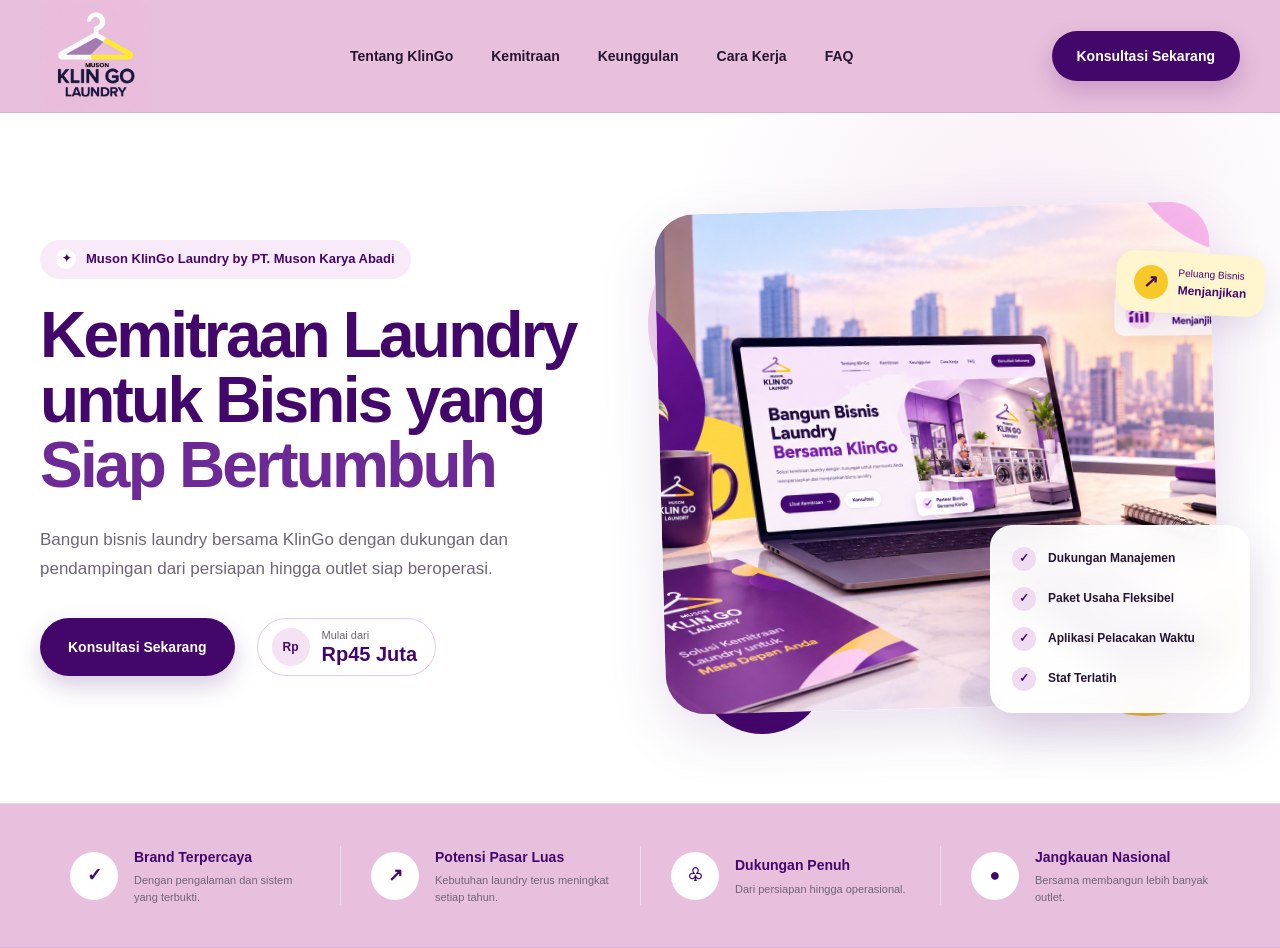
==== commit 1ce08d48: "Update index.html" ====
--- a/index.html
+++ b/index.html
@@ -1,195 +1,312 @@
 <!DOCTYPE html>
 <html lang="id">
-
 <head>
     <meta charset="UTF-8">
     <meta name="viewport" content="width=device-width, initial-scale=1.0">
 
-    <title>Kemitraan | KlinGo Laundry</title>
-
-    <link rel="stylesheet" href="kemitraan.css">
+    <title>KlinGo Laundry — Kemitraan Laundry</title>
+
+    <meta
+        name="description"
+        content="Bangun bisnis laundry bersama KlinGo dengan dukungan dan pendampingan dari persiapan hingga outlet siap beroperasi."
+    >
+
+    <link rel="stylesheet" href="style.css">
 </head>
 
 <body>
 
     <!-- =========================
-         NAVBAR
+     NAVBAR
     ========================== -->
-    <header class="navbar">
-
-        <div class="container navbar-inner">
-
-            <!-- LOGO -->
-            <a href="dashboard.html" class="logo">
-                <img
-                    src="assets/muson.jpg"
-                    alt="Muson KlinGo Laundry"
-                >
-            </a>
-
-
-            <!-- HAMBURGER MOBILE -->
+
+<header class="navbar">
+
+    <div class="container navbar-inner">
+
+        <!-- LOGO -->
+        <a href="#" class="logo">
+            <img
+                src="assets/muson.jpg"
+                alt="Muson KlinGo Laundry"
+            >
+        </a>
+
+
+        <!-- HAMBURGER MOBILE -->
+        <button
+            class="menu-toggle"
+            type="button"
+            aria-label="Buka menu"
+            aria-expanded="false"
+        >
+            ☰
+        </button>
+
+
+        <!-- NAVIGATION -->
+        <nav class="nav-menu">
+
+            <!-- CLOSE BUTTON MOBILE -->
             <button
-                class="menu-toggle"
+                class="menu-close"
                 type="button"
-                aria-label="Buka menu"
-                aria-expanded="false"
+                aria-label="Tutup menu"
             >
-                ☰
+                ×
             </button>
 
-
-            <!-- NAVIGATION -->
-            <nav class="nav-menu">
-
-                <!-- CLOSE BUTTON MOBILE -->
-                <button
-                    class="menu-close"
-                    type="button"
-                    aria-label="Tutup menu"
-                >
-                    ×
-                </button>
-
-                <a href="tentang.html">
-                    Tentang KlinGo
-                </a>
-
-                <a href="kemitraan.html" class="active">
-                    Kemitraan
-                </a>
-
-                <a href="keunggulan.html">
-                    Keunggulan
-                </a>
-
-                <a href="carakerja.html">
-                    Cara Kerja
-                </a>
-
-                <a href="faq.html">
-                    FAQ
-                </a>
-
-            </nav>
-
-
-            <!-- CTA DESKTOP -->
-            <a
-                href="https://wa.me/6281385256074?text=Halo%20Muson%20Klin%20Go%2C%20saya%20ingin%20konsultasi%20mengenai%20paket%20usaha%20laundry."
-                class="btn btn-primary navbar-button"
-                target="_blank"
-                rel="noopener"
-            >
-                Konsultasi Sekarang
-            </a>
-
-        </div>
-
-
-        <!-- OVERLAY MOBILE -->
-        <div class="menu-overlay"></div>
-
-    </header>
-
+            <a href="tentang.html">Tentang KlinGo</a>
+            <a href="kemitraan.html">Kemitraan</a>
+            <a href="keunggulan.html">Keunggulan</a>
+            <a href="carakerja.html">Cara Kerja</a>
+            <a href="faq.html">FAQ</a>
+
+        </nav>
+
+
+        <!-- CTA DESKTOP -->
+        <a
+            href="https://wa.me/6281385256074?text=Halo%20Muson%20Klin%20Go%2C%20saya%20ingin%20konsultasi%20mengenai%20paket%20usaha%20laundry."
+            class="btn btn-primary navbar-button"
+            target="_blank"
+            rel="noopener"
+        >
+            Konsultasi Sekarang
+        </a>
+
+    </div>
+
+
+    <!-- OVERLAY MOBILE -->
+    <div class="menu-overlay"></div>
+
+</header>
 
 
     <!-- =========================
-         MAIN
+         HERO / HOME
     ========================== -->
     <main>
 
+        <section class="hero">
+
+            <div class="container hero-container">
+
+                <!-- HERO CONTENT -->
+                <div class="hero-content">
+
+                    <div class="hero-label">
+                        <span class="hero-label-icon">✦</span>
+                        Muson KlinGo Laundry by PT. Muson Karya Abadi
+                    </div>
+
+                    <h1>
+                        Kemitraan Laundry
+                        <span>untuk Bisnis yang</span>
+                        <strong>Siap Bertumbuh</strong>
+                    </h1>
+
+                    <p class="hero-description">
+                        Bangun bisnis laundry bersama KlinGo dengan
+                        dukungan dan pendampingan dari persiapan
+                        hingga outlet siap beroperasi.
+                    </p>
+
+
+                    <!-- HERO ACTION -->
+                    <div class="hero-actions">
+
+                        <a
+                            href="https://wa.me/6281385256074?text=Halo%20Muson%20Klin%20Go%2C%20saya%20ingin%20konsultasi%20mengenai%20paket%20usaha%20laundry."
+                            class="btn btn-primary hero-button"
+                            target="_blank"
+                        >
+                            Konsultasi Sekarang
+                        </a>
+
+                        <div class="price-badge">
+
+                            <div class="price-icon">
+                                Rp
+                            </div>
+
+                            <div>
+                                <small>Mulai dari</small>
+                                <strong>Rp45 Juta</strong>
+                            </div>
+
+                        </div>
+
+                    </div>
+
+                </div>
+
+
+                <!-- HERO VISUAL -->
+                <div class="hero-visual">
+
+                    <div class="hero-decoration decoration-pink"></div>
+
+                    <div class="hero-decoration decoration-yellow"></div>
+
+                    <div class="hero-decoration decoration-purple"></div>
+
+
+                    <!-- IMAGE -->
+                    <div class="hero-image-wrapper">
+
+                        <img
+                            src="assets/hero.png"
+                            alt="Ilustrasi bisnis KlinGo"
+                            class="hero-image"
+                        >
+
+                    </div>
+
+
+                    <!-- FLOATING CARD -->
+                    <div class="hero-info-card">
+
+                        <div class="info-item">
+
+                            <span class="info-icon">✓</span>
+
+                            <span>
+                                Dukungan Manajemen
+                            </span>
+
+                        </div>
+
+                        <div class="info-item">
+
+                            <span class="info-icon">✓</span>
+
+                            <span>
+                                Paket Usaha Fleksibel
+                            </span>
+
+                        </div>
+
+                        <div class="info-item">
+
+                            <span class="info-icon">✓</span>
+
+                            <span>
+                                Aplikasi Pelacakan Waktu
+                            </span>
+
+                        </div>
+
+                        <div class="info-item">
+
+                            <span class="info-icon">✓</span>
+
+                            <span>
+                                Staf Terlatih
+                            </span>
+
+                        </div>
+
+                    </div>
+
+
+                    <!-- FLOATING OPPORTUNITY -->
+                    <div class="opportunity-card">
+
+                        <span class="opportunity-icon">
+                            ↗
+                        </span>
+
+                        <div>
+                            <small>
+                                Peluang Bisnis
+                            </small>
+
+                            <strong>
+                                Menjanjikan
+                            </strong>
+                        </div>
+
+                    </div>
+
+                </div>
+
+            </div>
+
+        </section>
+
 
         <!-- =========================
-             HERO
+             TRUST BAR
         ========================== -->
-        <section class="partner-hero">
-
-            <div class="container partner-hero-grid">
-
-                <div class="partner-hero-content">
-
-                    <span class="eyebrow">
-                        KEMITRAAN KLINGO
-                    </span>
-
-                    <h1>
-                        Bangun Bisnis Laundry
-                        <span>Bersama KlinGo</span>
-                    </h1>
-
-                    <p>
-                        Wujudkan peluang usaha laundry dengan sistem yang
-                        terarah, dukungan yang jelas, dan pilihan model usaha
-                        yang dapat disesuaikan dengan kebutuhan Anda.
-                    </p>
-
-                    <div class="hero-actions">
-
-                        <a
-                            href="#paket"
-                            class="btn btn-primary"
-                        >
-                            Lihat Paket
-                        </a>
-
-                    </div>
-
-                    <div class="hero-note">
-                        <span class="note-dot"></span>
-                        Pilihan usaha fleksibel sesuai kebutuhan mitra
-                    </div>
-
-                </div>
-
-
-                <div class="partner-hero-visual">
-
-                    <div class="hero-image-wrap">
-
-                        <img
-                            src="assets/kemitraan.png"
-                            alt="Kemitraan KlinGo Laundry"
-                        >
-
-                    </div>
-
-
-                    <div class="floating-card price-card">
-
-                        <span class="floating-label">
-                            PILIHAN USAHA
-                        </span>
-
-                        <strong>
-                            Mulai dari Rp45 Juta
-                        </strong>
-
-                        <small>
-                            Sesuaikan dengan model usaha
-                        </small>
-
-                    </div>
-
-
-                    <div class="floating-card status-card">
-
-                        <span class="status-icon">
-                            ✓
-                        </span>
-
-                        <div>
-
-                            <strong>
-                                Siap Bermitra
-                            </strong>
-
-                            <small>
-                                Bersama KlinGo
-                            </small>
-
-                        </div>
-
+
+        <section class="trust-section">
+
+            <div class="container trust-grid">
+
+                <div class="trust-item">
+
+                    <div class="trust-icon">
+                        ✓
+                    </div>
+
+                    <div>
+                        <h3>Brand Terpercaya</h3>
+                        <p>
+                            Dengan pengalaman dan sistem
+                            yang terbukti.
+                        </p>
+                    </div>
+
+                </div>
+
+
+                <div class="trust-item">
+
+                    <div class="trust-icon">
+                        ↗
+                    </div>
+
+                    <div>
+                        <h3>Potensi Pasar Luas</h3>
+                        <p>
+                            Kebutuhan laundry terus meningkat
+                            setiap tahun.
+                        </p>
+                    </div>
+
+                </div>
+
+
+                <div class="trust-item">
+
+                    <div class="trust-icon">
+                        ♧
+                    </div>
+
+                    <div>
+                        <h3>Dukungan Penuh</h3>
+                        <p>
+                            Dari persiapan hingga operasional.
+                        </p>
+                    </div>
+
+                </div>
+
+
+                <div class="trust-item">
+
+                    <div class="trust-icon">
+                        ●
+                    </div>
+
+                    <div>
+                        <h3>Jangkauan Nasional</h3>
+                        <p>
+                            Bersama membangun lebih banyak
+                            outlet.
+                        </p>
                     </div>
 
                 </div>
@@ -198,332 +315,7 @@
 
         </section>
 
-
-
-        <!-- =========================
-             PACKAGE SECTION
-        ========================== -->
-        <section
-            class="package-section"
-            id="paket"
-        >
-
-            <div class="container">
-
-                <div class="section-heading package-heading">
-
-                    <div>
-
-                        <span class="eyebrow">
-                            PILIH MODEL USAHA
-                        </span>
-
-                        <h2>
-                            Temukan Model
-                            <span>yang Sesuai</span>
-                        </h2>
-
-                    </div>
-
-                    <p>
-                        KlinGo menyediakan pilihan model usaha yang dapat
-                        disesuaikan dengan kebutuhan dan kesiapan calon mitra.
-                    </p>
-
-                </div>
-
-
-                <div class="package-grid">
-
-
-                    <!-- FULL SERVICE -->
-                    <article class="package-card featured">
-
-                        <div class="package-top">
-
-                            <div class="package-icon">
-                                ◆
-                            </div>
-
-                        </div>
-
-                        <h3>
-                            Full Service
-                        </h3>
-
-                        <p class="package-description">
-                            Model kemitraan dengan dukungan yang lebih
-                            menyeluruh untuk membantu persiapan dan
-                            operasional bisnis laundry.
-                        </p>
-
-                        <ul class="package-list">
-
-                            <li>
-                                <span>✓</span>
-                                Dukungan manajemen
-                            </li>
-
-                            <li>
-                                <span>✓</span>
-                                Paket usaha fleksibel
-                            </li>
-
-                            <li>
-                                <span>✓</span>
-                                Aplikasi pelacakan waktu
-                            </li>
-
-                            <li>
-                                <span>✓</span>
-                                Staf terlatih
-                            </li>
-
-                        </ul>
-
-                    </article>
-
-
-
-                    <!-- SELF SERVICE -->
-                    <article class="package-card">
-
-                        <div class="package-top">
-
-                            <div class="package-icon">
-                                ◷
-                            </div>
-
-                        </div>
-
-                        <h3>
-                            Self Service
-                        </h3>
-
-                        <p class="package-description">
-                            Model usaha yang memberikan fleksibilitas lebih
-                            bagi mitra dalam menjalankan bisnis laundry sesuai
-                            kebutuhan.
-                        </p>
-
-                        <ul class="package-list">
-
-                            <li>
-                                <span>✓</span>
-                                Model usaha fleksibel
-                            </li>
-
-                            <li>
-                                <span>✓</span>
-                                Dukungan persiapan
-                            </li>
-
-                            <li>
-                                <span>✓</span>
-                                Sistem pendukung
-                            </li>
-
-                            <li>
-                                <span>✓</span>
-                                Pendampingan sesuai kebutuhan
-                            </li>
-
-                        </ul>
-
-                    </article>
-
-                </div>
-
-            </div>
-
-        </section>
-
-
-
-        <!-- =========================
-             BENEFIT SECTION
-        ========================== -->
-        <section class="benefit-section">
-
-            <div class="container">
-
-                <div class="section-heading centered">
-
-                    <span class="eyebrow">
-                        KEUNTUNGAN BERMITRA
-                    </span>
-
-                    <h2>
-                        Lebih dari Sekadar
-                        <span>Modal Usaha</span>
-                    </h2>
-
-                    <p>
-                        KlinGo memberikan dukungan yang membantu mitra
-                        mempersiapkan dan menjalankan bisnis laundry dengan
-                        lebih terarah.
-                    </p>
-
-                </div>
-
-
-                <div class="benefit-grid">
-
-
-                    <article class="benefit-card">
-
-                        <div class="benefit-icon">
-                            ◆
-                        </div>
-
-                        <h3>
-                            Dukungan Manajemen
-                        </h3>
-
-                        <p>
-                            Dukungan dalam mempersiapkan dan menjalankan
-                            operasional usaha laundry.
-                        </p>
-
-                    </article>
-
-
-
-                    <article class="benefit-card">
-
-                        <div class="benefit-icon">
-                            ↗
-                        </div>
-
-                        <h3>
-                            Paket Usaha Fleksibel
-                        </h3>
-
-                        <p>
-                            Pilihan model usaha yang dapat disesuaikan
-                            dengan kebutuhan dan kesiapan mitra.
-                        </p>
-
-                    </article>
-
-
-
-                    <article class="benefit-card">
-
-                        <div class="benefit-icon">
-                            ◫
-                        </div>
-
-                        <h3>
-                            Sistem Pendukung
-                        </h3>
-
-                        <p>
-                            Sistem yang membantu proses pengelolaan bisnis
-                            agar berjalan lebih terarah.
-                        </p>
-
-                    </article>
-
-
-
-                    <article class="benefit-card">
-
-                        <div class="benefit-icon">
-                            ✓
-                        </div>
-
-                        <h3>
-                            Staf Terlatih
-                        </h3>
-
-                        <p>
-                            Dukungan sumber daya manusia untuk membantu
-                            operasional bisnis laundry.
-                        </p>
-
-                    </article>
-
-                </div>
-
-            </div>
-
-        </section>
-
-
-
-        <!-- =========================
-             DECISION SECTION
-        ========================== -->
-        <section class="decision-section">
-
-            <div class="container decision-box">
-
-                <div class="decision-content">
-
-                    <span class="eyebrow">
-                        PILIHAN UNTUK ANDA
-                    </span>
-
-                    <h2>
-                        Kami bantu menemukan
-                        <span>pilihan yang tepat.</span>
-                    </h2>
-
-                    <p>
-                        Setiap calon mitra memiliki kebutuhan yang berbeda.
-                        Karena itu, KlinGo menyediakan pilihan model usaha
-                        yang dapat disesuaikan dengan kondisi dan tujuan
-                        bisnis Anda.
-                    </p>
-
-                </div>
-
-
-                <a
-                    href="https://wa.me/6281385256074?text=Halo%20Muson%20Klin%20Go%2C%20saya%20ingin%20konsultasi%20mengenai%20paket%20usaha%20laundry."
-                    class="btn btn-primary hero-button"
-                    target="_blank"
-                    rel="noopener"
-                >
-                    Konsultasi Sekarang
-                </a>
-
-            </div>
-
-        </section>
-
     </main>
-
-
-
-    <!-- =========================
-         FOOTER
-    ========================== -->
-    <footer class="footer">
-
-        <div class="container footer-inner">
-
-            <div>
-
-                <strong>
-                    KlinGo Laundry
-                </strong>
-
-                <p>
-                    Solusi bisnis laundry bersama mitra.
-                </p>
-
-            </div>
-
-            <p class="footer-copy">
-                © 2026 KlinGo Laundry. All rights reserved.
-            </p>
-
-        </div>
-
-    </footer>
-
 
 
     <!-- =========================
--- a/style.css
+++ b/style.css
@@ -0,0 +1,1558 @@
+/* =========================================================
+   KLIN GO LAUNDRY
+   HOME / MAIN STYLESHEET
+   STANDARD: KEUNGGULAN.CSS
+   ========================================================= */
+
+
+/* =========================================================
+   ROOT VARIABLES
+   ========================================================= */
+
+:root {
+    --primary: #43076b;
+    --primary-dark: #2d0649;
+    --primary-light: #6d2995;
+
+    --pink: #e8bfdc;
+    --pink-light: #f9eafa;
+    --pink-soft: #fdf3fb;
+    --pink-dark: #eac8e1;
+
+    --yellow: #f7c928;
+    --yellow-light: #ffe98a;
+
+    --white: #ffffff;
+
+    --text: #251532;
+    --text-muted: #706579;
+
+    --border: #eadfee;
+
+    --container: 1280px;
+
+    --radius-sm: 12px;
+    --radius-md: 20px;
+    --radius-lg: 32px;
+
+    --shadow-sm: 0 8px 30px rgba(67, 7, 107, 0.08);
+    --shadow-md: 0 20px 60px rgba(67, 7, 107, 0.12);
+}
+
+
+/* =========================================================
+   RESET
+   ========================================================= */
+
+* {
+    margin: 0;
+    padding: 0;
+    box-sizing: border-box;
+}
+
+html {
+    scroll-behavior: smooth;
+}
+
+body {
+    font-family: Inter, "Segoe UI", Arial, sans-serif;
+    color: var(--text);
+    background: var(--white);
+    line-height: 1.6;
+    overflow-x: hidden;
+}
+
+body.menu-open {
+    overflow: hidden;
+}
+
+img {
+    max-width: 100%;
+    display: block;
+}
+
+a {
+    text-decoration: none;
+    color: inherit;
+}
+
+button {
+    font-family: inherit;
+}
+
+
+/* =========================================================
+   CONTAINER
+   ========================================================= */
+
+.container {
+    width: min(calc(100% - 80px), var(--container));
+    margin-inline: auto;
+}
+
+
+/* =========================================================
+   BUTTON
+   ========================================================= */
+
+.btn {
+    display: inline-flex;
+    align-items: center;
+    justify-content: center;
+    gap: 9px;
+
+    min-height: 50px;
+    padding: 14px 25px;
+
+    border-radius: 999px;
+
+    font-size: 14px;
+    font-weight: 700;
+
+    transition:
+        transform 0.25s ease,
+        box-shadow 0.25s ease,
+        background 0.25s ease,
+        color 0.25s ease;
+}
+
+.btn span {
+    font-size: 18px;
+    transition: transform 0.25s ease;
+}
+
+.btn:hover {
+    transform: translateY(-2px);
+}
+
+.btn:hover span {
+    transform: translateX(4px);
+}
+
+.btn-primary {
+    background: var(--primary);
+    color: var(--white);
+
+    box-shadow:
+        0 10px 25px rgba(67, 7, 107, 0.20);
+}
+
+.btn-primary:hover {
+    background: var(--primary-dark);
+
+    box-shadow:
+        0 14px 30px rgba(67, 7, 107, 0.25);
+}
+
+
+/* =========================================================
+   NAVBAR
+   STANDARD — SAMA DENGAN KEUNGGULAN
+   ========================================================= */
+
+.navbar {
+    position: relative;
+    z-index: 100;
+
+    background: var(--pink);
+
+    border-bottom:
+        1px solid
+        rgba(67, 7, 107, 0.08);
+}
+
+.navbar-inner {
+    min-height: 112px;
+
+    display: grid;
+
+    grid-template-columns:
+        auto
+        1fr
+        auto;
+
+    align-items: center;
+
+    column-gap: 50px;
+}
+
+
+/* =========================================================
+   LOGO
+   ========================================================= */
+
+.logo {
+    width: 112px;
+    height: 112px;
+
+    flex-shrink: 0;
+}
+
+.logo img {
+    width: 112px;
+    height: 112px;
+
+    display: block;
+    object-fit: cover;
+}
+
+
+/* =========================================================
+   NAVIGATION MENU
+   ========================================================= */
+
+.nav-menu {
+    display: flex;
+    align-items: center;
+    justify-content: center;
+
+    gap: 38px;
+
+    white-space: nowrap;
+    min-width: 0;
+}
+
+.nav-menu a {
+    position: relative;
+
+    color: var(--text);
+
+    font-size: 14px;
+    font-weight: 600;
+
+    transition:
+        color 0.25s ease;
+}
+
+.nav-menu a::after {
+    content: "";
+
+    position: absolute;
+
+    left: 0;
+    bottom: -8px;
+
+    width: 0;
+    height: 2px;
+
+    border-radius: 999px;
+
+    background: var(--primary);
+
+    transition:
+        width 0.25s ease;
+}
+
+.nav-menu a:hover {
+    color: var(--primary);
+}
+
+.nav-menu a:hover::after {
+    width: 100%;
+}
+
+.nav-menu a.active {
+    color: var(--primary);
+    font-weight: 700;
+}
+
+.nav-menu a.active::after {
+    width: 100%;
+}
+
+
+/* =========================================================
+   NAVBAR CTA
+   ========================================================= */
+
+.navbar-button {
+    flex-shrink: 0;
+    white-space: nowrap;
+
+    min-height: 50px;
+    padding: 14px 25px;
+
+    font-size: 14px;
+}
+
+
+/* =========================================================
+   MOBILE MENU ELEMENTS
+   DESKTOP = HIDDEN
+   ========================================================= */
+
+.menu-toggle,
+.menu-close,
+.menu-overlay {
+    display: none;
+}
+
+
+/* =========================================================
+   HERO
+   ========================================================= */
+
+.hero {
+    position: relative;
+
+    min-height: 690px;
+
+    display: flex;
+    align-items: center;
+
+    overflow: hidden;
+
+    background:
+        radial-gradient(
+            circle at 80% 20%,
+            rgba(235, 198, 232, 0.35),
+            transparent 30%
+        ),
+        linear-gradient(
+            135deg,
+            #ffffff 0%,
+            #ffffff 100%
+        );
+}
+
+.hero-container {
+    min-height: 690px;
+
+    display: grid;
+
+    grid-template-columns:
+        minmax(0, 0.95fr)
+        minmax(0, 1.05fr);
+
+    align-items: center;
+
+    gap: 50px;
+}
+
+
+/* =========================================================
+   HERO CONTENT
+   ========================================================= */
+
+.hero-content {
+    position: relative;
+    z-index: 5;
+
+    padding-block: 70px;
+}
+
+.hero-label {
+    width: fit-content;
+
+    display: inline-flex;
+    align-items: center;
+
+    gap: 10px;
+
+    padding: 9px 16px;
+
+    border-radius: 999px;
+
+    background: var(--pink-light);
+    color: var(--primary);
+
+    font-size: 13px;
+    font-weight: 700;
+
+    margin-bottom: 24px;
+}
+
+.hero-label-icon {
+    display: flex;
+    align-items: center;
+    justify-content: center;
+
+    width: 20px;
+    height: 20px;
+
+    border-radius: 50%;
+
+    background: var(--white);
+
+    font-size: 11px;
+}
+
+
+/* =========================================================
+   HERO TITLE
+   ========================================================= */
+
+.hero h1 {
+    max-width: 690px;
+
+    color: var(--primary);
+
+    font-size:
+        clamp(
+            48px,
+            5vw,
+            72px
+        );
+
+    line-height: 1.02;
+
+    letter-spacing: -2.8px;
+
+    font-weight: 800;
+}
+
+.hero h1 span {
+    display: block;
+}
+
+.hero h1 strong {
+    display: block;
+
+    color: var(--primary-light);
+
+    font-weight: 800;
+}
+
+
+/* =========================================================
+   HERO DESCRIPTION
+   ========================================================= */
+
+.hero-description {
+    max-width: 540px;
+
+    margin-top: 28px;
+
+    color: var(--text-muted);
+
+    font-size: 17px;
+    line-height: 1.7;
+}
+
+
+/* =========================================================
+   HERO ACTIONS
+   ========================================================= */
+
+.hero-actions {
+    display: flex;
+    align-items: center;
+
+    gap: 22px;
+
+    margin-top: 34px;
+}
+
+.hero-button {
+    min-height: 58px;
+
+    padding-inline: 28px;
+}
+
+
+/* =========================================================
+   PRICE BADGE
+   ========================================================= */
+
+.price-badge {
+    display: flex;
+    align-items: center;
+
+    gap: 12px;
+
+    min-height: 58px;
+
+    padding: 8px 18px 8px 14px;
+
+    border:
+        1px solid
+        #e6c9e8;
+
+    border-radius: 999px;
+
+    background:
+        rgba(
+            255,
+            255,
+            255,
+            0.75
+        );
+}
+
+.price-icon {
+    width: 38px;
+    height: 38px;
+
+    display: flex;
+    align-items: center;
+    justify-content: center;
+
+    border-radius: 50%;
+
+    background: #f5e2f4;
+
+    color: var(--primary);
+
+    font-size: 12px;
+    font-weight: 800;
+}
+
+.price-badge small {
+    display: block;
+
+    color: var(--text-muted);
+
+    font-size: 11px;
+    line-height: 1.2;
+}
+
+.price-badge strong {
+    display: block;
+
+    color: var(--primary);
+
+    font-size: 20px;
+    line-height: 1.2;
+}
+
+
+/* =========================================================
+   HERO VISUAL
+   ========================================================= */
+
+.hero-visual {
+    position: relative;
+
+    min-height: 600px;
+
+    display: flex;
+    align-items: center;
+    justify-content: center;
+}
+
+.hero-image-wrapper {
+    position: relative;
+    z-index: 3;
+
+    width: 92%;
+
+    border-radius: 40px;
+
+    overflow: hidden;
+
+    transform: rotate(-1.5deg);
+
+    box-shadow: var(--shadow-md);
+}
+
+.hero-image {
+    width: 100%;
+    height: 500px;
+
+    object-fit: cover;
+}
+
+
+/* =========================================================
+   HERO DECORATIONS
+   ========================================================= */
+
+.hero-decoration {
+    position: absolute;
+
+    border-radius: 50%;
+
+    z-index: 1;
+}
+
+.decoration-pink {
+    width: 210px;
+    height: 210px;
+
+    left: 2%;
+    top: 10%;
+
+    background:
+        rgba(
+            237,
+            197,
+            231,
+            0.75
+        );
+}
+
+.decoration-yellow {
+    width: 190px;
+    height: 190px;
+
+    right: 0;
+    bottom: 7%;
+
+    background: var(--yellow);
+}
+
+.decoration-purple {
+    width: 130px;
+    height: 130px;
+
+    left: 10%;
+    bottom: 4%;
+
+    background: var(--primary);
+}
+
+
+/* =========================================================
+   HERO INFO CARD
+   ========================================================= */
+
+.hero-info-card {
+    position: absolute;
+
+    right: -10px;
+    bottom: 45px;
+
+    z-index: 5;
+
+    width: 260px;
+
+    padding: 22px;
+
+    border-radius: 22px;
+
+    background:
+        rgba(
+            255,
+            255,
+            255,
+            0.95
+        );
+
+    box-shadow:
+        0 20px 50px
+        rgba(
+            67,
+            7,
+            107,
+            0.15
+        );
+
+    backdrop-filter: blur(15px);
+}
+
+.info-item {
+    display: flex;
+    align-items: center;
+
+    gap: 12px;
+
+    color: var(--text);
+
+    font-size: 12px;
+    font-weight: 600;
+}
+
+.info-item + .info-item {
+    margin-top: 16px;
+}
+
+.info-icon {
+    width: 24px;
+    height: 24px;
+
+    display: flex;
+    align-items: center;
+    justify-content: center;
+
+    flex-shrink: 0;
+
+    border-radius: 50%;
+
+    background: #f0dcf1;
+
+    color: var(--primary);
+
+    font-size: 12px;
+    font-weight: 800;
+}
+
+
+/* =========================================================
+   OPPORTUNITY CARD
+   ========================================================= */
+
+.opportunity-card {
+    position: absolute;
+
+    top: 95px;
+    right: -25px;
+
+    z-index: 6;
+
+    display: flex;
+    align-items: center;
+
+    gap: 10px;
+
+    padding: 13px 18px;
+
+    border-radius: 18px;
+
+    background: #fff5cf;
+
+    box-shadow:
+        0 12px 30px
+        rgba(
+            67,
+            7,
+            107,
+            0.10
+        );
+
+    transform: rotate(3deg);
+}
+
+.opportunity-icon {
+    width: 34px;
+    height: 34px;
+
+    display: flex;
+    align-items: center;
+    justify-content: center;
+
+    border-radius: 50%;
+
+    background: var(--yellow);
+
+    color: var(--primary);
+
+    font-size: 18px;
+    font-weight: 800;
+}
+
+.opportunity-card small {
+    display: block;
+
+    color: var(--primary);
+
+    font-size: 10px;
+}
+
+.opportunity-card strong {
+    display: block;
+
+    color: var(--primary);
+
+    font-size: 12px;
+}
+
+
+/* =========================================================
+   TRUST SECTION
+   ========================================================= */
+
+.trust-section {
+    position: relative;
+
+    background: var(--pink);
+
+    border-top:
+        1px solid
+        rgba(255, 255, 255, 0.35);
+
+    border-bottom:
+        1px solid
+        rgba(67, 7, 107, 0.05);
+}
+
+.trust-grid {
+    display: grid;
+
+    grid-template-columns:
+        repeat(4, 1fr);
+
+    padding-block: 42px;
+}
+
+.trust-item {
+    display: flex;
+    align-items: center;
+
+    gap: 16px;
+
+    padding-inline: 30px;
+}
+
+.trust-item + .trust-item {
+    border-left:
+        1px solid
+        var(--border);
+}
+
+.trust-icon {
+    width: 48px;
+    height: 48px;
+
+    display: flex;
+    align-items: center;
+    justify-content: center;
+
+    flex-shrink: 0;
+
+    border-radius: 50%;
+
+    background: #ffffff;
+
+    color: var(--primary);
+
+    font-size: 18px;
+    font-weight: 800;
+}
+
+.trust-item h3 {
+    color: var(--primary);
+
+    font-size: 14px;
+    font-weight: 700;
+}
+
+.trust-item p {
+    margin-top: 4px;
+
+    color: var(--text-muted);
+
+    font-size: 11px;
+    line-height: 1.5;
+}
+
+
+/* =========================================================
+   TABLET
+   ========================================================= */
+
+@media (max-width: 1200px) {
+
+    .container {
+        width: min(
+            calc(100% - 48px),
+            var(--container)
+        );
+    }
+
+    .navbar-inner {
+        column-gap: 25px;
+    }
+
+    .nav-menu {
+        gap: 22px;
+    }
+
+    .nav-menu a {
+        font-size: 13px;
+    }
+
+    .hero-container {
+        gap: 30px;
+    }
+
+    .hero h1 {
+        font-size: 58px;
+    }
+}
+
+
+/* =========================================================
+   SMALL LAPTOP / TABLET
+   ========================================================= */
+
+@media (max-width: 1000px) {
+
+    .navbar-inner {
+        grid-template-columns:
+            auto
+            1fr
+            auto;
+
+        column-gap: 20px;
+    }
+
+    .nav-menu {
+        gap: 15px;
+    }
+
+    .nav-menu a {
+        font-size: 12px;
+    }
+
+    .navbar-button {
+        min-height: 50px;
+        padding: 14px 25px;
+        font-size: 14px;
+    }
+
+    .hero-container {
+        grid-template-columns: 1fr;
+
+        padding-block: 60px;
+    }
+
+    .hero-content {
+        text-align: center;
+
+        padding-block: 0;
+    }
+
+    .hero-label {
+        margin-inline: auto;
+    }
+
+    .hero-description {
+        margin-inline: auto;
+    }
+
+    .hero-actions {
+        justify-content: center;
+    }
+
+    .hero-visual {
+        min-height: 540px;
+    }
+
+    .hero-image-wrapper {
+        width: 80%;
+    }
+
+    .trust-grid {
+        grid-template-columns:
+            repeat(2, 1fr);
+
+        gap: 30px;
+    }
+
+    .trust-item + .trust-item {
+        border-left: none;
+    }
+}
+
+
+/* =========================================================
+   MOBILE
+   HEADER:
+   LOGO + HAMBURGER
+   ========================================================= */
+
+@media (max-width: 700px) {
+
+    /* -----------------------------------------------------
+       CONTAINER
+       ----------------------------------------------------- */
+
+    .container {
+        width: calc(100% - 24px);
+        max-width: none;
+    }
+
+
+    /* -----------------------------------------------------
+       NAVBAR
+       ----------------------------------------------------- */
+
+    .navbar {
+        position: relative;
+        z-index: 2000;
+
+        min-height: auto;
+
+        padding: 10px 0 8px;
+    }
+
+    .navbar-inner {
+        position: relative;
+
+        width: calc(100% - 24px);
+
+        min-height: 0;
+
+        display: flex;
+
+        flex-direction: row;
+
+        align-items: center;
+
+        justify-content: space-between;
+
+        gap: 0;
+    }
+
+
+    /* -----------------------------------------------------
+       LOGO
+       ----------------------------------------------------- */
+
+    .navbar .logo {
+        display: flex;
+
+        width: 62px;
+        height: 62px;
+
+        flex-shrink: 0;
+    }
+
+    .navbar .logo img {
+        width: 62px;
+        height: 62px;
+
+        object-fit: cover;
+    }
+
+
+    /* -----------------------------------------------------
+       HAMBURGER
+       ----------------------------------------------------- */
+
+    .navbar .menu-toggle {
+        display: flex;
+
+        align-items: center;
+        justify-content: center;
+
+        width: 42px;
+        height: 42px;
+
+        margin-left: auto;
+
+        padding: 0;
+
+        border: none;
+        border-radius: 0;
+
+        background: transparent;
+
+        color: var(--primary);
+
+        font-family: Arial, sans-serif;
+
+        font-size: 30px;
+        font-weight: 400;
+        line-height: 1;
+
+        cursor: pointer;
+
+        z-index: 2100;
+    }
+
+    .navbar .menu-toggle:hover {
+        color: var(--primary-dark);
+        transform: none;
+    }
+
+
+    /* -----------------------------------------------------
+       CTA MOBILE = HIDDEN
+       ----------------------------------------------------- */
+
+    .navbar .navbar-button {
+        display: none;
+    }
+
+
+    /* -----------------------------------------------------
+       MOBILE MENU PANEL
+       ----------------------------------------------------- */
+
+    .navbar .nav-menu {
+        position: fixed;
+
+        top: 0;
+        right: 0;
+        bottom: 0;
+        left: auto;
+
+        width: min(82vw, 340px);
+
+        height: 100vh;
+        height: 100dvh;
+
+        margin: 0;
+
+        padding: 90px 25px 30px;
+
+        display: flex;
+
+        flex-direction: column;
+
+        align-items: stretch;
+        justify-content: flex-start;
+
+        gap: 0;
+
+        background: var(--primary);
+
+        overflow-x: hidden;
+        overflow-y: auto;
+
+        white-space: normal;
+
+        transform: translateX(100%);
+
+        visibility: hidden;
+
+        transition:
+            transform 0.3s ease,
+            visibility 0.3s ease;
+
+        box-shadow:
+            -15px 0 40px
+            rgba(0, 0, 0, 0.20);
+
+        z-index: 2002;
+    }
+
+
+    /* -----------------------------------------------------
+       MENU OPEN
+       ----------------------------------------------------- */
+
+    .navbar .nav-menu.active {
+        transform: translateX(0);
+
+        visibility: visible;
+    }
+
+
+    /* -----------------------------------------------------
+       CLOSE BUTTON
+       ----------------------------------------------------- */
+
+    .navbar .menu-close {
+        position: absolute;
+
+        top: 20px;
+        right: 20px;
+
+        display: flex;
+
+        align-items: center;
+        justify-content: center;
+
+        width: 42px;
+        height: 42px;
+
+        margin: 0;
+        padding: 0;
+
+        border: none;
+        border-radius: 0;
+
+        background: transparent;
+
+        color: var(--white);
+
+        font-family: Arial, sans-serif;
+
+        font-size: 40px;
+        font-weight: 300;
+        line-height: 1;
+
+        cursor: pointer;
+
+        z-index: 2004;
+    }
+
+    .navbar .menu-close:hover {
+        color: var(--white);
+        transform: none;
+    }
+
+
+    /* -----------------------------------------------------
+       MOBILE MENU LINKS
+       ----------------------------------------------------- */
+
+    .navbar .nav-menu a {
+        position: relative;
+
+        display: flex;
+
+        align-items: center;
+
+        width: 100%;
+
+        min-height: 58px;
+
+        margin: 0;
+
+        padding: 15px 5px;
+
+        border: none;
+
+        border-bottom:
+            1px solid
+            rgba(255, 255, 255, 0.22);
+
+        color: var(--white);
+
+        font-size: 18px;
+        font-weight: 700;
+
+        line-height: 1.3;
+
+        text-align: left;
+
+        white-space: nowrap;
+    }
+
+    .navbar .nav-menu a::after {
+        display: none;
+    }
+
+    .navbar .nav-menu a:hover,
+    .navbar .nav-menu a.active {
+        color: var(--white);
+
+        background: transparent;
+    }
+
+
+    /* -----------------------------------------------------
+       OVERLAY
+       ----------------------------------------------------- */
+
+    .navbar .menu-overlay {
+        position: fixed;
+
+        inset: 0;
+
+        display: block;
+
+        width: 100vw;
+
+        height: 100vh;
+        height: 100dvh;
+
+        margin: 0;
+        padding: 0;
+
+        background:
+            rgba(0, 0, 0, 0.55);
+
+        opacity: 0;
+
+        visibility: hidden;
+
+        pointer-events: none;
+
+        transition:
+            opacity 0.3s ease,
+            visibility 0.3s ease;
+
+        z-index: 2001;
+    }
+
+    .navbar .menu-overlay.active {
+        opacity: 1;
+
+        visibility: visible;
+
+        pointer-events: auto;
+    }
+
+
+    /* -----------------------------------------------------
+       HERO
+       ----------------------------------------------------- */
+
+    .hero {
+        min-height: auto;
+
+        overflow: hidden;
+    }
+
+    .hero-container {
+        width: calc(100% - 24px);
+
+        min-height: auto;
+
+        display: flex;
+
+        flex-direction: column;
+
+        align-items: stretch;
+
+        gap: 30px;
+
+        padding-block: 42px 50px;
+    }
+
+    .hero-content {
+        width: 100%;
+
+        max-width: 100%;
+        min-width: 0;
+
+        padding: 0;
+
+        text-align: center;
+    }
+
+    .hero-label {
+        max-width: 100%;
+
+        margin-inline: auto;
+
+        font-size: 11px;
+
+        padding: 8px 13px;
+    }
+
+    .hero h1 {
+        width: 100%;
+        max-width: 100%;
+
+        margin: 0 auto;
+
+        font-size:
+            clamp(
+                34px,
+                10vw,
+                48px
+            );
+
+        line-height: 1.06;
+
+        letter-spacing: -1.5px;
+
+        overflow-wrap: anywhere;
+    }
+
+    .hero h1 span,
+    .hero h1 strong {
+        display: block;
+    }
+
+    .hero-description {
+        width: 100%;
+        max-width: 100%;
+
+        margin: 22px auto 0;
+
+        font-size: 14px;
+        line-height: 1.7;
+    }
+
+
+    /* -----------------------------------------------------
+       HERO BUTTON
+       ----------------------------------------------------- */
+
+    .hero-actions {
+        width: 100%;
+
+        margin-top: 26px;
+
+        display: flex;
+
+        flex-direction: column;
+
+        align-items: stretch;
+
+        gap: 12px;
+    }
+
+    .hero-button {
+        width: 100%;
+
+        min-height: 52px;
+
+        padding-inline: 18px;
+    }
+
+    .price-badge {
+        width: 100%;
+
+        justify-content: center;
+
+        min-height: 54px;
+    }
+
+
+    /* -----------------------------------------------------
+       HERO VISUAL
+       ----------------------------------------------------- */
+
+    .hero-visual {
+        width: 100%;
+        min-width: 0;
+
+        min-height: auto;
+
+        display: flex;
+
+        justify-content: center;
+    }
+
+    .hero-image-wrapper {
+        width: 100%;
+        max-width: 100%;
+
+        border-radius: 24px;
+
+        transform: none;
+    }
+
+    .hero-image {
+        width: 100%;
+
+        height: auto;
+
+        min-height: 0;
+
+        max-height: 420px;
+
+        object-fit: cover;
+    }
+
+
+    /* -----------------------------------------------------
+       DECORATIONS
+       ----------------------------------------------------- */
+
+    .decoration-pink {
+        width: 120px;
+        height: 120px;
+    }
+
+    .decoration-yellow {
+        width: 100px;
+        height: 100px;
+    }
+
+    .decoration-purple {
+        width: 80px;
+        height: 80px;
+    }
+
+
+    /* -----------------------------------------------------
+       FLOATING CARD
+       ----------------------------------------------------- */
+
+    .hero-info-card {
+        right: 5px;
+
+        bottom: 15px;
+
+        width:
+            min(
+                200px,
+                calc(100% - 30px)
+            );
+
+        padding: 15px;
+
+        border-radius: 16px;
+    }
+
+    .info-item {
+        font-size: 10px;
+    }
+
+    .info-item + .info-item {
+        margin-top: 9px;
+    }
+
+    .opportunity-card {
+        right: 5px;
+
+        top: 25px;
+
+        max-width: 180px;
+
+        padding: 10px 12px;
+
+        transform: scale(0.85);
+
+        transform-origin: right top;
+    }
+
+
+    /* -----------------------------------------------------
+       TRUST
+       ----------------------------------------------------- */
+
+    .trust-grid {
+        grid-template-columns: 1fr;
+
+        gap: 0;
+
+        padding-block: 25px;
+    }
+
+    .trust-item {
+        padding: 15px 0;
+    }
+
+    .trust-item + .trust-item {
+        border-left: none;
+
+        border-top:
+            1px solid
+            var(--border);
+    }
+}
+
+
+/* =========================================================
+   VERY SMALL PHONE
+   ========================================================= */
+
+@media (max-width: 380px) {
+
+    .container {
+        width: calc(100% - 20px);
+    }
+
+    .navbar-inner {
+        width: calc(100% - 20px);
+    }
+
+    .navbar .logo,
+    .navbar .logo img {
+        width: 58px;
+        height: 58px;
+    }
+
+    .navbar .menu-toggle {
+        width: 40px;
+        height: 40px;
+
+        font-size: 28px;
+    }
+
+    .navbar .nav-menu {
+        width: 84vw;
+
+        padding-left: 22px;
+        padding-right: 22px;
+    }
+
+    .navbar .nav-menu a {
+        font-size: 17px;
+    }
+
+    .hero-container {
+        width: calc(100% - 20px);
+    }
+
+    .hero h1 {
+        font-size: 34px;
+    }
+
+    .hero-description {
+        font-size: 13px;
+    }
+
+    .opportunity-card {
+        transform: scale(0.78);
+    }
+}
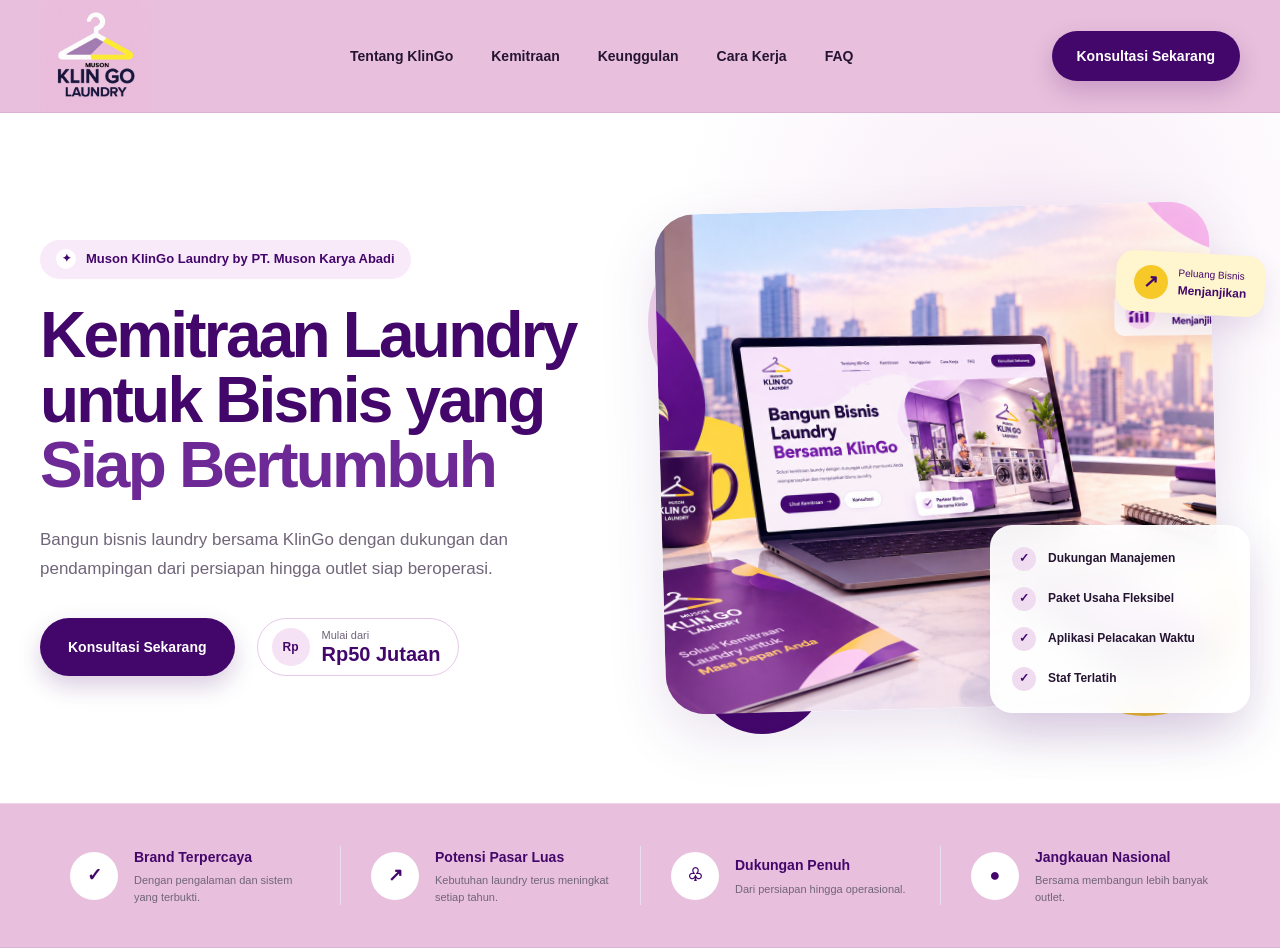
==== commit 0f8f3a12: "Fix HTML formatting and update content" ====
--- a/index.html
+++ b/index.html
@@ -56,11 +56,11 @@
                 ×
             </button>
 
-            <a href="tentang.html">Tentang KlinGo</a>
-            <a href="kemitraan.html">Kemitraan</a>
-            <a href="keunggulan.html">Keunggulan</a>
-            <a href="carakerja.html">Cara Kerja</a>
-            <a href="faq.html">FAQ</a>
+            <a href="/tentang">Tentang KlinGo</a>
+            <a href="/kemitraan">Kemitraan</a>
+            <a href="/keunggulan">Keunggulan</a>
+            <a href="/carakerja">Cara Kerja</a>
+            <a href="/faq">FAQ</a>
 
         </nav>
 
@@ -133,7 +133,7 @@
 
                             <div>
                                 <small>Mulai dari</small>
-                                <strong>Rp45 Juta</strong>
+                                <strong>Rp50 Jutaan</strong>
                             </div>
 
                         </div>
